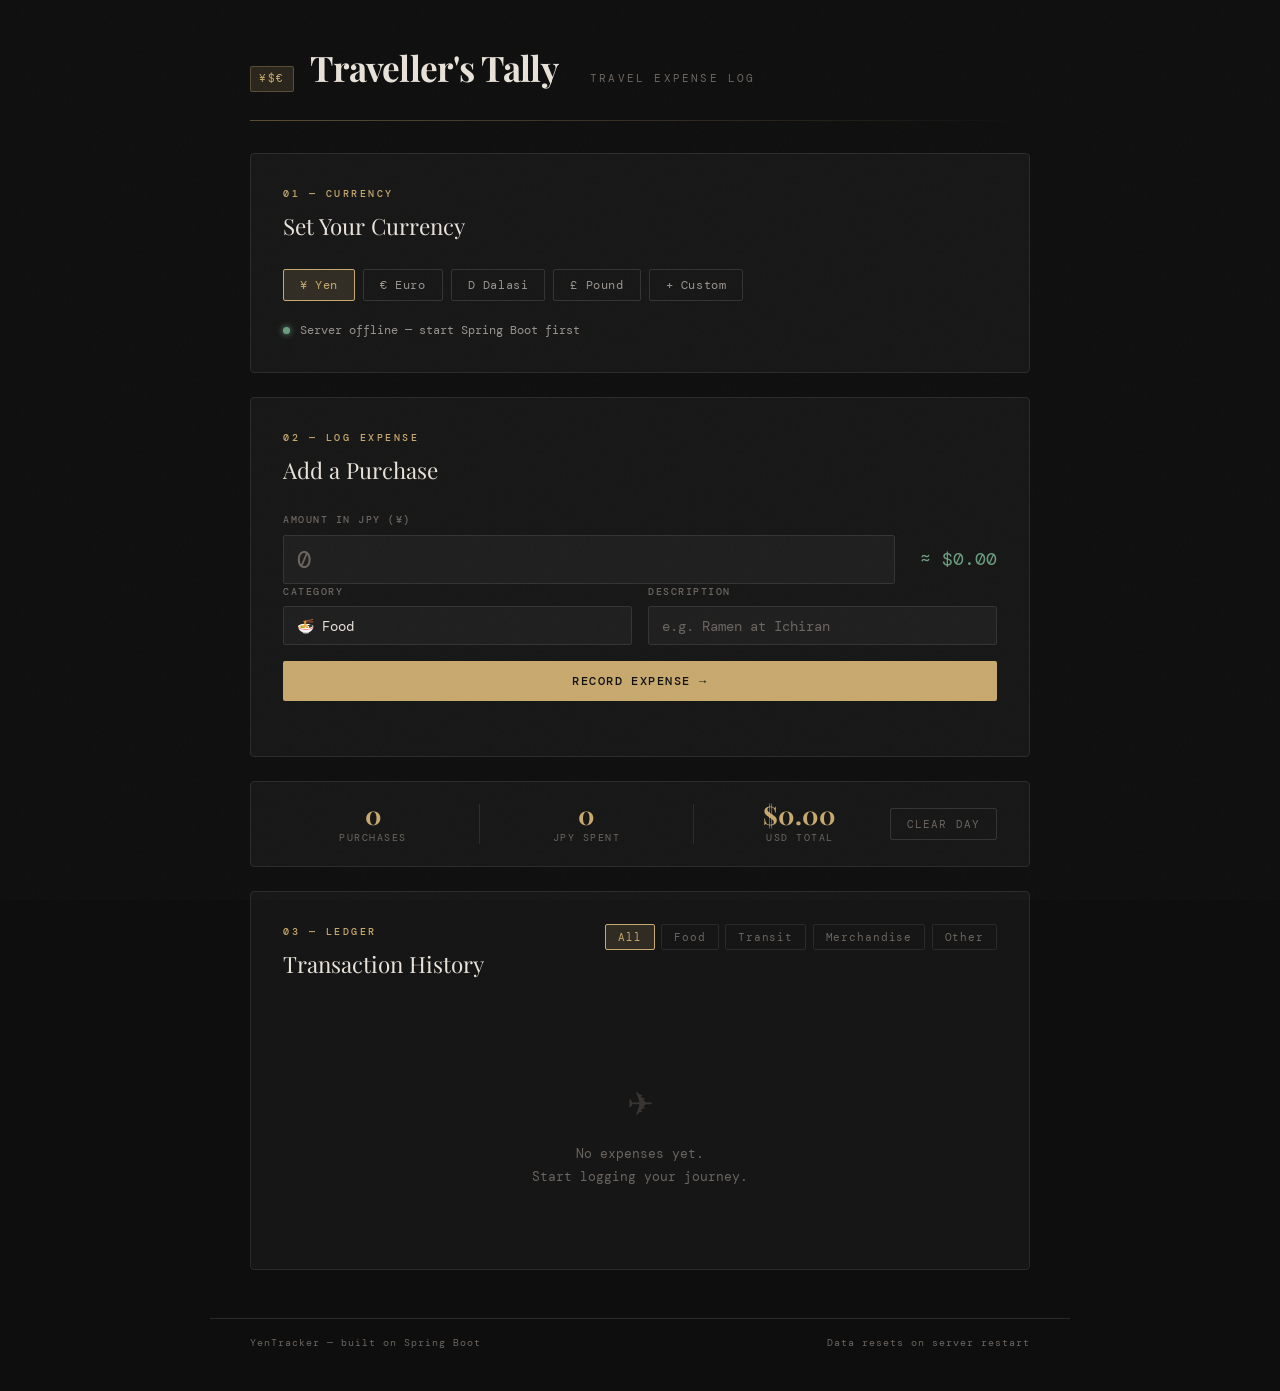
==== src/main/resources/static/index.html @ 56c9b60a "Initial commit" ====
<!DOCTYPE html>
<html lang="en">
<head>
  <meta charset="UTF-8" />
  <meta name="viewport" content="width=device-width, initial-scale=1.0" />
  <title>Traveller's Tally — Travel Expense Log</title>
  <link rel="preconnect" href="https://fonts.googleapis.com">
  <link href="https://fonts.googleapis.com/css2?family=Playfair+Display:ital,wght@0,400;0,700;1,400&family=DM+Mono:wght@300;400;500&display=swap" rel="stylesheet">
  <link rel="stylesheet" href="styles.css" />
</head>
<body>

  <div class="grain"></div>

  <header>
    <div class="header-inner">
      <div class="logo">
        <span class="logo-symbol">¥$€</span>
        <h1>Traveller's Tally</h1>
      </div>
      <p class="tagline">Travel Expense Log</p>
    </div>
    <div class="header-rule"></div>
  </header>

  <main>

    <!-- CURRENCY PANEL -->
    <section class="panel currency-panel">
      <div class="panel-label">01 — Currency</div>
      <h2>Set Your Currency</h2>

      <div class="presets">
        <button class="preset-btn active" data-name="JPY" data-symbol="¥" data-rate="0.0064">¥ Yen</button>
        <button class="preset-btn" data-name="EUR" data-symbol="€" data-rate="1.08">€ Euro</button>
        <button class="preset-btn" data-name="GMD" data-symbol="D" data-rate="0.014">D Dalasi</button>
        <button class="preset-btn" data-name="GBP" data-symbol="£" data-rate="1.27">£ Pound</button>
        <button class="preset-btn" data-name="custom" data-symbol="" data-rate="">+ Custom</button>
      </div>

      <div class="custom-fields" id="customFields">
        <div class="field-row">
          <div class="field">
            <label>Code</label>
            <input id="custCode" placeholder="e.g. HKD" maxlength="5" />
          </div>
          <div class="field">
            <label>Symbol</label>
            <input id="custSymbol" placeholder="e.g. $" maxlength="2" />
          </div>
          <div class="field">
            <label>Rate (1 unit → USD)</label>
            <input id="custRate" type="number" step="0.0001" placeholder="e.g. 0.13" />
          </div>
        </div>
        <button class="btn-primary" id="setCustomBtn">Apply Custom</button>
      </div>

      <div class="currency-status" id="currencyStatus">
        <span class="status-dot"></span>
        <span id="statusText">JPY — 1 ¥ = $0.0064</span>
      </div>
    </section>

    <!-- CONVERT + ADD PANEL -->
    <section class="panel add-panel">
      <div class="panel-label">02 — Log Expense</div>
      <h2>Add a Purchase</h2>

      <div class="field">
        <label>Amount <span id="currLabel">in JPY (¥)</span></label>
        <div class="amount-row">
          <input id="costInput" type="number" step="0.01" placeholder="0" />
          <div class="usd-preview" id="usdPreview">≈ $0.00</div>
        </div>
      </div>

      <div class="field-row">
        <div class="field">
          <label>Category</label>
          <select id="categorySelect">
            <option value="Food">🍜 Food</option>
            <option value="Transit">🚆 Transit</option>
            <option value="Merchandise">🛍 Merchandise</option>
            <option value="Lodging">🏨 Lodging</option>
            <option value="Entertainment">🎌 Entertainment</option>
            <option value="Other">📦 Other</option>
          </select>
        </div>
        <div class="field">
          <label>Description</label>
          <input id="descInput" placeholder="e.g. Ramen at Ichiran" />
        </div>
      </div>

      <button class="btn-primary" id="addBtn">Record Expense →</button>
      <div class="add-feedback" id="addFeedback"></div>
    </section>

    <!-- SUMMARY BAR -->
    <section class="summary-bar" id="summaryBar">
      <div class="summary-item">
        <span class="summary-num" id="sumTransactions">0</span>
        <span class="summary-label">purchases</span>
      </div>
      <div class="summary-divider"></div>
      <div class="summary-item">
        <span class="summary-num" id="sumForeign">0</span>
        <span class="summary-label" id="sumForeignLabel">JPY spent</span>
      </div>
      <div class="summary-divider"></div>
      <div class="summary-item">
        <span class="summary-num" id="sumUsd">$0.00</span>
        <span class="summary-label">USD total</span>
      </div>
      <button class="btn-ghost" id="clearBtn">Clear Day</button>
    </section>

    <!-- LEDGER -->
    <section class="panel ledger-panel">
      <div class="panel-header">
        <div>
          <div class="panel-label">03 — Ledger</div>
          <h2>Transaction History</h2>
        </div>
        <div class="filter-tabs" id="filterTabs">
          <button class="filter-tab active" data-filter="All">All</button>
          <button class="filter-tab" data-filter="Food">Food</button>
          <button class="filter-tab" data-filter="Transit">Transit</button>
          <button class="filter-tab" data-filter="Merchandise">Merchandise</button>
          <button class="filter-tab" data-filter="Other">Other</button>
        </div>
      </div>

      <div class="ledger" id="ledger">
        <div class="empty-state">
          <span class="empty-icon">✈</span>
          <p>No expenses yet.<br>Start logging your journey.</p>
        </div>
      </div>
    </section>

  </main>

  <footer>
    <span>YenTracker — built on Spring Boot</span>
    <span>Data resets on server restart</span>
  </footer>

  <script src="app.js"></script>
</body>
</html>
---- src/main/resources/static/styles.css ----
/* ── Variables ── */
:root {
  --bg: #0e0e0e;
  --surface: #161616;
  --surface2: #1e1e1e;
  --border: #2a2a2a;
  --border-light: #333;
  --text: #e8e2d9;
  --text-muted: #6b6560;
  --text-dim: #9a9490;
  --accent: #c8a96e;
  --accent-dim: rgba(200, 169, 110, 0.15);
  --accent-hover: #d9bc85;
  --danger: #c0504a;
  --green: #6a9e7f;
  --font-display: 'Playfair Display', Georgia, serif;
  --font-mono: 'DM Mono', 'Courier New', monospace;
}

/* ── Reset ── */
*, *::before, *::after { box-sizing: border-box; margin: 0; padding: 0; }

/* ── Base ── */
html { scroll-behavior: smooth; }

body {
  background: var(--bg);
  color: var(--text);
  font-family: var(--font-mono);
  font-size: 14px;
  line-height: 1.6;
  min-height: 100vh;
  position: relative;
}

/* ── Grain overlay ── */
.grain {
  position: fixed;
  inset: 0;
  pointer-events: none;
  z-index: 999;
  opacity: 0.035;
  background-image: url("data:image/svg+xml,%3Csvg viewBox='0 0 256 256' xmlns='http://www.w3.org/2000/svg'%3E%3Cfilter id='noise'%3E%3CfeTurbulence type='fractalNoise' baseFrequency='0.9' numOctaves='4' stitchTiles='stitch'/%3E%3C/filter%3E%3Crect width='100%25' height='100%25' filter='url(%23noise)'/%3E%3C/svg%3E");
  background-size: 200px 200px;
}

/* ── Header ── */
header {
  padding: 2.5rem 2.5rem 0;
  max-width: 860px;
  margin: 0 auto;
}

.header-inner {
  display: flex;
  align-items: baseline;
  gap: 2rem;
  margin-bottom: 1.5rem;
}

.logo {
  display: flex;
  align-items: baseline;
  gap: 1rem;
}

.logo-symbol {
  font-family: var(--font-mono);
  font-size: 11px;
  letter-spacing: 0.15em;
  color: var(--accent);
  background: var(--accent-dim);
  border: 1px solid rgba(200, 169, 110, 0.3);
  padding: 3px 8px;
  border-radius: 2px;
}

h1 {
  font-family: var(--font-display);
  font-size: 2.2rem;
  font-weight: 700;
  letter-spacing: -0.02em;
  color: var(--text);
}

.tagline {
  font-family: var(--font-mono);
  font-size: 11px;
  letter-spacing: 0.2em;
  text-transform: uppercase;
  color: var(--text-muted);
}

.header-rule {
  height: 1px;
  background: linear-gradient(to right, var(--accent), transparent);
  opacity: 0.4;
}

/* ── Main ── */
main {
  max-width: 860px;
  margin: 0 auto;
  padding: 2rem 2.5rem 3rem;
  display: flex;
  flex-direction: column;
  gap: 1.5rem;
}

/* ── Panels ── */
.panel {
  background: var(--surface);
  border: 1px solid var(--border);
  border-radius: 4px;
  padding: 2rem;
  position: relative;
  animation: fadeUp 0.4s ease both;
}

.panel:nth-child(2) { animation-delay: 0.1s; }
.panel:nth-child(3) { animation-delay: 0.15s; }
.panel:nth-child(4) { animation-delay: 0.2s; }

@keyframes fadeUp {
  from { opacity: 0; transform: translateY(12px); }
  to   { opacity: 1; transform: translateY(0); }
}

.panel-label {
  font-size: 10px;
  letter-spacing: 0.25em;
  text-transform: uppercase;
  color: var(--accent);
  margin-bottom: 0.4rem;
  font-weight: 500;
}

.panel h2 {
  font-family: var(--font-display);
  font-size: 1.4rem;
  font-weight: 400;
  color: var(--text);
  margin-bottom: 1.5rem;
}

/* ── Currency Presets ── */
.presets {
  display: flex;
  gap: 0.5rem;
  flex-wrap: wrap;
  margin-bottom: 1.25rem;
}

.preset-btn {
  font-family: var(--font-mono);
  font-size: 12px;
  letter-spacing: 0.05em;
  padding: 0.45rem 1rem;
  border: 1px solid var(--border-light);
  background: transparent;
  color: var(--text-dim);
  cursor: pointer;
  border-radius: 2px;
  transition: all 0.15s ease;
}

.preset-btn:hover {
  border-color: var(--accent);
  color: var(--accent);
}

.preset-btn.active {
  background: var(--accent-dim);
  border-color: var(--accent);
  color: var(--accent);
}

/* ── Custom Fields ── */
.custom-fields {
  display: none;
  flex-direction: column;
  gap: 1rem;
  margin-bottom: 1.25rem;
  padding: 1.25rem;
  background: var(--surface2);
  border: 1px solid var(--border);
  border-radius: 3px;
  animation: fadeIn 0.2s ease;
}

.custom-fields.visible { display: flex; }

@keyframes fadeIn {
  from { opacity: 0; } to { opacity: 1; }
}

/* ── Fields ── */
.field {
  display: flex;
  flex-direction: column;
  gap: 0.4rem;
  flex: 1;
}

.field-row {
  display: flex;
  gap: 1rem;
}

label {
  font-size: 10px;
  letter-spacing: 0.15em;
  text-transform: uppercase;
  color: var(--text-muted);
  font-weight: 500;
}

input, select {
  background: var(--surface2);
  border: 1px solid var(--border-light);
  color: var(--text);
  font-family: var(--font-mono);
  font-size: 14px;
  padding: 0.6rem 0.8rem;
  border-radius: 2px;
  outline: none;
  width: 100%;
  transition: border-color 0.15s ease;
  -webkit-appearance: none;
}

input::placeholder { color: var(--text-muted); }

input:focus, select:focus {
  border-color: var(--accent);
  background: #1a1a1a;
}

select option { background: var(--surface2); }

/* ── Amount Row ── */
.amount-row {
  display: flex;
  gap: 0.75rem;
  align-items: center;
}

.amount-row input { flex: 1; font-size: 1.5rem; padding: 0.5rem 0.8rem; }

.usd-preview {
  font-family: var(--font-mono);
  font-size: 1.1rem;
  color: var(--green);
  white-space: nowrap;
  min-width: 90px;
  text-align: right;
  transition: all 0.2s ease;
}

/* ── Currency Status ── */
.currency-status {
  display: flex;
  align-items: center;
  gap: 0.6rem;
  font-size: 12px;
  color: var(--text-dim);
  margin-top: 1rem;
}

.status-dot {
  width: 7px;
  height: 7px;
  border-radius: 50%;
  background: var(--green);
  box-shadow: 0 0 6px var(--green);
  flex-shrink: 0;
}

/* ── Buttons ── */
.btn-primary {
  font-family: var(--font-mono);
  font-size: 12px;
  letter-spacing: 0.12em;
  text-transform: uppercase;
  font-weight: 500;
  padding: 0.75rem 2rem;
  background: var(--accent);
  color: #0e0e0e;
  border: none;
  border-radius: 2px;
  cursor: pointer;
  transition: background 0.15s ease, transform 0.1s ease;
  margin-top: 1rem;
  width: 100%;
}

.btn-primary:hover { background: var(--accent-hover); }
.btn-primary:active { transform: scale(0.99); }

.btn-ghost {
  font-family: var(--font-mono);
  font-size: 11px;
  letter-spacing: 0.1em;
  text-transform: uppercase;
  padding: 0.5rem 1rem;
  background: transparent;
  border: 1px solid var(--border-light);
  color: var(--text-muted);
  border-radius: 2px;
  cursor: pointer;
  transition: all 0.15s ease;
}

.btn-ghost:hover { border-color: var(--danger); color: var(--danger); }

/* ── Add Feedback ── */
.add-feedback {
  font-size: 12px;
  color: var(--green);
  text-align: center;
  height: 1.2em;
  margin-top: 0.5rem;
  transition: opacity 0.3s ease;
}

/* ── Summary Bar ── */
.summary-bar {
  display: flex;
  align-items: center;
  gap: 0;
  background: var(--surface);
  border: 1px solid var(--border);
  border-radius: 4px;
  padding: 1.25rem 2rem;
  animation: fadeUp 0.4s 0.12s ease both;
}

.summary-item {
  display: flex;
  flex-direction: column;
  align-items: center;
  gap: 0.2rem;
  flex: 1;
}

.summary-num {
  font-family: var(--font-display);
  font-size: 1.6rem;
  font-weight: 700;
  color: var(--accent);
  line-height: 1;
}

.summary-label {
  font-size: 10px;
  letter-spacing: 0.15em;
  text-transform: uppercase;
  color: var(--text-muted);
}

.summary-divider {
  width: 1px;
  height: 40px;
  background: var(--border);
  margin: 0 1rem;
}

/* ── Ledger Panel ── */
.panel-header {
  display: flex;
  justify-content: space-between;
  align-items: flex-start;
  margin-bottom: 1.5rem;
  flex-wrap: wrap;
  gap: 1rem;
}

.filter-tabs {
  display: flex;
  gap: 0.4rem;
  flex-wrap: wrap;
}

.filter-tab {
  font-family: var(--font-mono);
  font-size: 11px;
  letter-spacing: 0.08em;
  padding: 0.3rem 0.75rem;
  background: transparent;
  border: 1px solid var(--border);
  color: var(--text-muted);
  cursor: pointer;
  border-radius: 2px;
  transition: all 0.15s ease;
}

.filter-tab:hover { border-color: var(--border-light); color: var(--text-dim); }
.filter-tab.active { border-color: var(--accent); color: var(--accent); background: var(--accent-dim); }

/* ── Ledger entries ── */
.ledger { display: flex; flex-direction: column; gap: 0; }

.entry {
  display: grid;
  grid-template-columns: auto 1fr auto auto;
  align-items: center;
  gap: 1rem;
  padding: 0.9rem 0;
  border-bottom: 1px solid var(--border);
  animation: slideIn 0.25s ease both;
}

@keyframes slideIn {
  from { opacity: 0; transform: translateX(-8px); }
  to   { opacity: 1; transform: translateX(0); }
}

.entry:last-child { border-bottom: none; }

.entry-cat {
  font-size: 10px;
  letter-spacing: 0.1em;
  text-transform: uppercase;
  color: var(--text-muted);
  background: var(--surface2);
  border: 1px solid var(--border);
  padding: 2px 7px;
  border-radius: 2px;
  white-space: nowrap;
}

.entry-desc {
  font-family: var(--font-display);
  font-style: italic;
  font-size: 0.95rem;
  color: var(--text);
  overflow: hidden;
  text-overflow: ellipsis;
  white-space: nowrap;
}

.entry-desc.no-desc { font-family: var(--font-mono); font-style: normal; color: var(--text-muted); }

.entry-foreign {
  font-size: 13px;
  color: var(--text-dim);
  text-align: right;
  white-space: nowrap;
}

.entry-usd {
  font-family: var(--font-mono);
  font-weight: 500;
  color: var(--green);
  text-align: right;
  white-space: nowrap;
}

/* ── Empty State ── */
.empty-state {
  text-align: center;
  padding: 3rem 0;
  color: var(--text-muted);
}

.empty-icon {
  display: block;
  font-size: 2rem;
  margin-bottom: 0.75rem;
  opacity: 0.4;
}

.empty-state p { font-size: 13px; line-height: 1.8; }

/* ── Footer ── */
footer {
  max-width: 860px;
  margin: 0 auto;
  padding: 1rem 2.5rem 2.5rem;
  display: flex;
  justify-content: space-between;
  font-size: 10px;
  letter-spacing: 0.1em;
  color: var(--text-muted);
  border-top: 1px solid var(--border);
}

/* ── Responsive ── */
@media (max-width: 600px) {
  header, main, footer { padding-left: 1.25rem; padding-right: 1.25rem; }
  .field-row { flex-direction: column; }
  .amount-row { flex-direction: column; align-items: stretch; }
  .usd-preview { text-align: left; }
  .summary-bar { flex-wrap: wrap; gap: 1rem; }
  .summary-divider { display: none; }
  .panel-header { flex-direction: column; }
  h1 { font-size: 1.7rem; }
  .entry { grid-template-columns: auto 1fr; }
  .entry-foreign { display: none; }
}
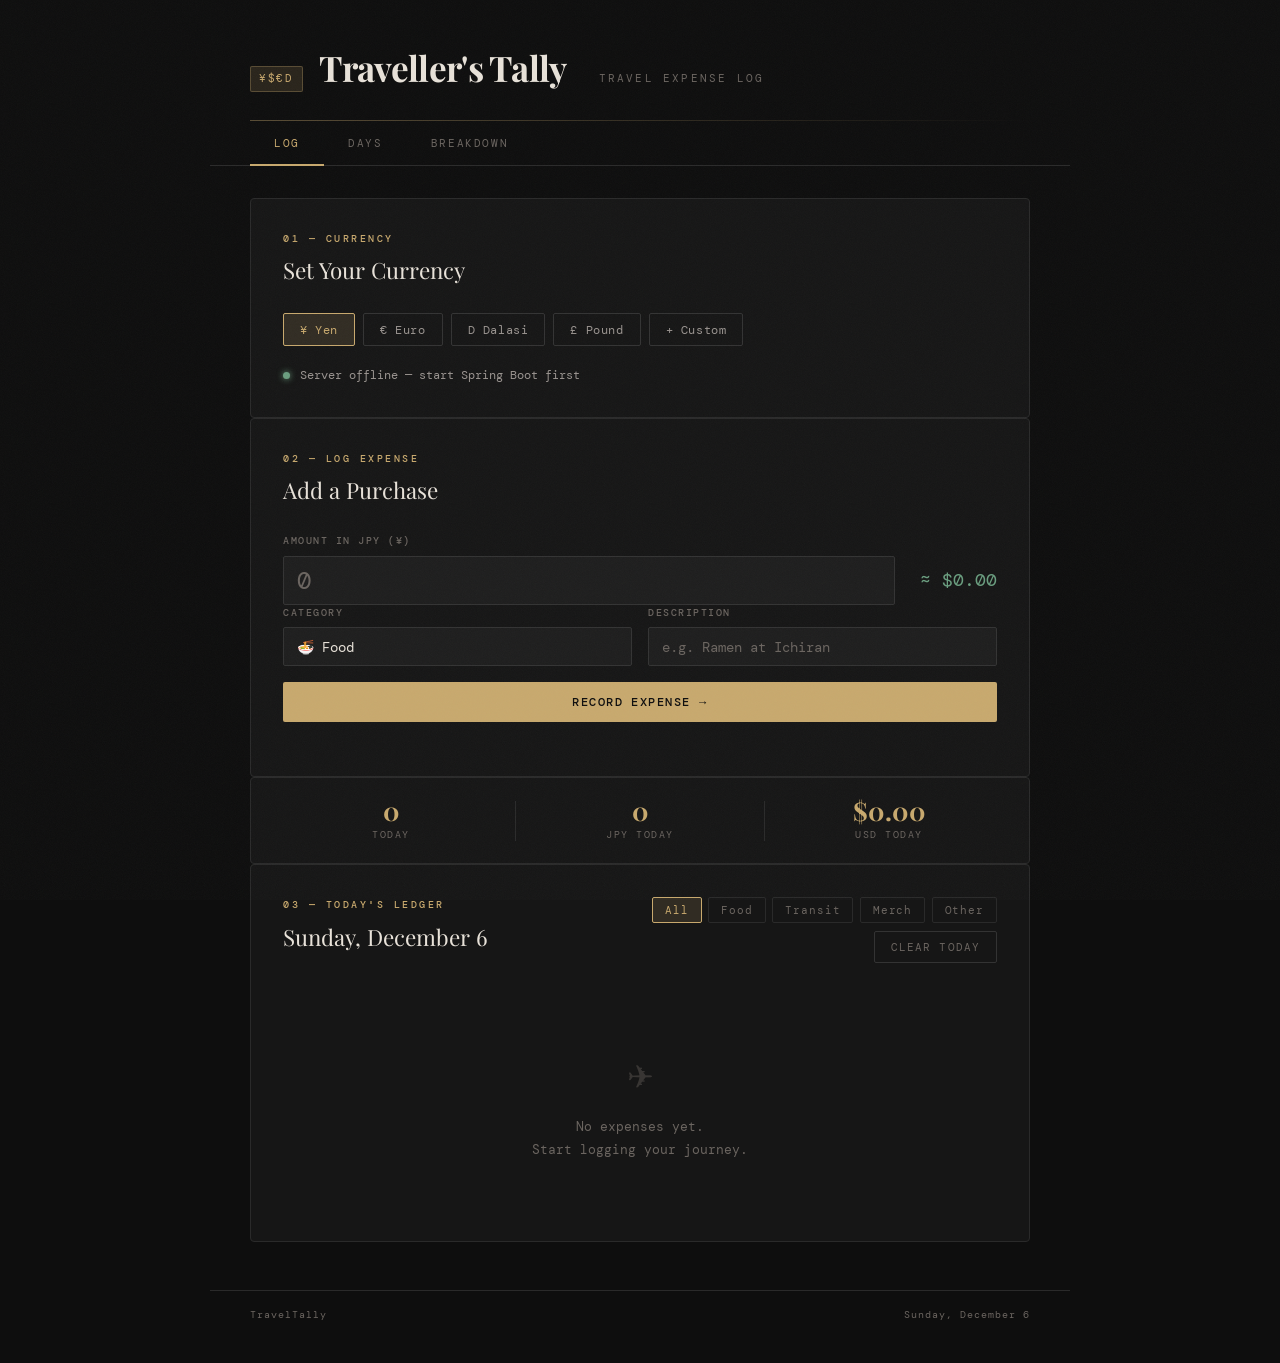
==== commit e256276e: "Add days history and category breakdown" ====
--- a/src/main/resources/static/index.html
+++ b/src/main/resources/static/index.html
@@ -3,7 +3,7 @@
 <head>
   <meta charset="UTF-8" />
   <meta name="viewport" content="width=device-width, initial-scale=1.0" />
-  <title>Traveller's Tally — Travel Expense Log</title>
+  <title>Traveller's Tally</title>
   <link rel="preconnect" href="https://fonts.googleapis.com">
   <link href="https://fonts.googleapis.com/css2?family=Playfair+Display:ital,wght@0,400;0,700;1,400&family=DM+Mono:wght@300;400;500&display=swap" rel="stylesheet">
   <link rel="stylesheet" href="styles.css" />
@@ -15,7 +15,7 @@
   <header>
     <div class="header-inner">
       <div class="logo">
-        <span class="logo-symbol">¥$€</span>
+        <span class="logo-symbol">¥$€D</span>
         <h1>Traveller's Tally</h1>
       </div>
       <p class="tagline">Travel Expense Log</p>
@@ -23,130 +23,199 @@
     <div class="header-rule"></div>
   </header>
 
+  <!-- NAV TABS -->
+  <nav class="main-nav">
+    <button class="nav-tab active" data-view="log">Log</button>
+    <button class="nav-tab" data-view="days">Days</button>
+    <button class="nav-tab" data-view="charts">Breakdown</button>
+  </nav>
+
   <main>
 
-    <!-- CURRENCY PANEL -->
-    <section class="panel currency-panel">
-      <div class="panel-label">01 — Currency</div>
-      <h2>Set Your Currency</h2>
-
-      <div class="presets">
-        <button class="preset-btn active" data-name="JPY" data-symbol="¥" data-rate="0.0064">¥ Yen</button>
-        <button class="preset-btn" data-name="EUR" data-symbol="€" data-rate="1.08">€ Euro</button>
-        <button class="preset-btn" data-name="GMD" data-symbol="D" data-rate="0.014">D Dalasi</button>
-        <button class="preset-btn" data-name="GBP" data-symbol="£" data-rate="1.27">£ Pound</button>
-        <button class="preset-btn" data-name="custom" data-symbol="" data-rate="">+ Custom</button>
-      </div>
-
-      <div class="custom-fields" id="customFields">
+    <!-- ═══ VIEW: LOG ═══ -->
+    <div class="view active" id="view-log">
+
+      <section class="panel currency-panel">
+        <div class="panel-label">01 — Currency</div>
+        <h2>Set Your Currency</h2>
+        <div class="presets">
+          <button class="preset-btn active" data-name="JPY" data-symbol="¥" data-rate="0.0064">¥ Yen</button>
+          <button class="preset-btn" data-name="EUR" data-symbol="€" data-rate="1.08">€ Euro</button>
+          <button class="preset-btn" data-name="GMD" data-symbol="D" data-rate="0.014">D Dalasi</button>
+          <button class="preset-btn" data-name="GBP" data-symbol="£" data-rate="1.27">£ Pound</button>
+          <button class="preset-btn" data-name="custom" data-symbol="" data-rate="">+ Custom</button>
+        </div>
+        <div class="custom-fields" id="customFields">
+          <div class="field-row">
+            <div class="field">
+              <label>Code</label>
+              <input id="custCode" placeholder="e.g. HKD" maxlength="5" />
+            </div>
+            <div class="field">
+              <label>Symbol</label>
+              <input id="custSymbol" placeholder="e.g. $" maxlength="2" />
+            </div>
+            <div class="field">
+              <label>Rate (1 unit → USD)</label>
+              <input id="custRate" type="number" step="0.0001" placeholder="e.g. 0.13" />
+            </div>
+          </div>
+          <button class="btn-primary" id="setCustomBtn">Apply Custom</button>
+        </div>
+        <div class="currency-status">
+          <span class="status-dot"></span>
+          <span id="statusText">JPY — 1 ¥ = $0.0064</span>
+        </div>
+      </section>
+
+      <section class="panel add-panel">
+        <div class="panel-label">02 — Log Expense</div>
+        <h2>Add a Purchase</h2>
+        <div class="field">
+          <label>Amount <span id="currLabel">in JPY (¥)</span></label>
+          <div class="amount-row">
+            <input id="costInput" type="number" step="0.01" placeholder="0" />
+            <div class="usd-preview" id="usdPreview">≈ $0.00</div>
+          </div>
+        </div>
         <div class="field-row">
           <div class="field">
-            <label>Code</label>
-            <input id="custCode" placeholder="e.g. HKD" maxlength="5" />
+            <label>Category</label>
+            <select id="categorySelect">
+              <option value="Food">🍜 Food</option>
+              <option value="Transit">🚆 Transit</option>
+              <option value="Merchandise">🛍 Merchandise</option>
+              <option value="Lodging">🏨 Lodging</option>
+              <option value="Entertainment">🎌 Entertainment</option>
+              <option value="Other">📦 Other</option>
+            </select>
           </div>
           <div class="field">
-            <label>Symbol</label>
-            <input id="custSymbol" placeholder="e.g. $" maxlength="2" />
-          </div>
-          <div class="field">
-            <label>Rate (1 unit → USD)</label>
-            <input id="custRate" type="number" step="0.0001" placeholder="e.g. 0.13" />
-          </div>
-        </div>
-        <button class="btn-primary" id="setCustomBtn">Apply Custom</button>
-      </div>
-
-      <div class="currency-status" id="currencyStatus">
-        <span class="status-dot"></span>
-        <span id="statusText">JPY — 1 ¥ = $0.0064</span>
-      </div>
-    </section>
-
-    <!-- CONVERT + ADD PANEL -->
-    <section class="panel add-panel">
-      <div class="panel-label">02 — Log Expense</div>
-      <h2>Add a Purchase</h2>
-
-      <div class="field">
-        <label>Amount <span id="currLabel">in JPY (¥)</span></label>
-        <div class="amount-row">
-          <input id="costInput" type="number" step="0.01" placeholder="0" />
-          <div class="usd-preview" id="usdPreview">≈ $0.00</div>
-        </div>
-      </div>
-
-      <div class="field-row">
-        <div class="field">
-          <label>Category</label>
-          <select id="categorySelect">
-            <option value="Food">🍜 Food</option>
-            <option value="Transit">🚆 Transit</option>
-            <option value="Merchandise">🛍 Merchandise</option>
-            <option value="Lodging">🏨 Lodging</option>
-            <option value="Entertainment">🎌 Entertainment</option>
-            <option value="Other">📦 Other</option>
-          </select>
-        </div>
-        <div class="field">
-          <label>Description</label>
-          <input id="descInput" placeholder="e.g. Ramen at Ichiran" />
-        </div>
-      </div>
-
-      <button class="btn-primary" id="addBtn">Record Expense →</button>
-      <div class="add-feedback" id="addFeedback"></div>
-    </section>
-
-    <!-- SUMMARY BAR -->
-    <section class="summary-bar" id="summaryBar">
-      <div class="summary-item">
-        <span class="summary-num" id="sumTransactions">0</span>
-        <span class="summary-label">purchases</span>
-      </div>
-      <div class="summary-divider"></div>
-      <div class="summary-item">
-        <span class="summary-num" id="sumForeign">0</span>
-        <span class="summary-label" id="sumForeignLabel">JPY spent</span>
-      </div>
-      <div class="summary-divider"></div>
-      <div class="summary-item">
-        <span class="summary-num" id="sumUsd">$0.00</span>
-        <span class="summary-label">USD total</span>
-      </div>
-      <button class="btn-ghost" id="clearBtn">Clear Day</button>
-    </section>
-
-    <!-- LEDGER -->
-    <section class="panel ledger-panel">
-      <div class="panel-header">
-        <div>
-          <div class="panel-label">03 — Ledger</div>
-          <h2>Transaction History</h2>
-        </div>
-        <div class="filter-tabs" id="filterTabs">
-          <button class="filter-tab active" data-filter="All">All</button>
-          <button class="filter-tab" data-filter="Food">Food</button>
-          <button class="filter-tab" data-filter="Transit">Transit</button>
-          <button class="filter-tab" data-filter="Merchandise">Merchandise</button>
-          <button class="filter-tab" data-filter="Other">Other</button>
-        </div>
-      </div>
-
-      <div class="ledger" id="ledger">
-        <div class="empty-state">
-          <span class="empty-icon">✈</span>
-          <p>No expenses yet.<br>Start logging your journey.</p>
-        </div>
-      </div>
-    </section>
+            <label>Description</label>
+            <input id="descInput" placeholder="e.g. Ramen at Ichiran" />
+          </div>
+        </div>
+        <button class="btn-primary" id="addBtn">Record Expense →</button>
+        <div class="add-feedback" id="addFeedback"></div>
+      </section>
+
+      <!-- Today summary -->
+      <section class="summary-bar" id="summaryBar">
+        <div class="summary-item">
+          <span class="summary-num" id="sumTransactions">0</span>
+          <span class="summary-label">today</span>
+        </div>
+        <div class="summary-divider"></div>
+        <div class="summary-item">
+          <span class="summary-num" id="sumForeign">0</span>
+          <span class="summary-label" id="sumForeignLabel">JPY today</span>
+        </div>
+        <div class="summary-divider"></div>
+        <div class="summary-item">
+          <span class="summary-num" id="sumUsd">$0.00</span>
+          <span class="summary-label">USD today</span>
+        </div>
+      </section>
+
+      <!-- Today's ledger -->
+      <section class="panel ledger-panel">
+        <div class="panel-header">
+          <div>
+            <div class="panel-label">03 — Today's Ledger</div>
+            <h2 id="ledgerDate">Today</h2>
+          </div>
+          <div class="panel-actions">
+            <div class="filter-tabs" id="filterTabs">
+              <button class="filter-tab active" data-filter="All">All</button>
+              <button class="filter-tab" data-filter="Food">Food</button>
+              <button class="filter-tab" data-filter="Transit">Transit</button>
+              <button class="filter-tab" data-filter="Merchandise">Merch</button>
+              <button class="filter-tab" data-filter="Other">Other</button>
+            </div>
+            <button class="btn-ghost" id="clearBtn">Clear Today</button>
+          </div>
+        </div>
+        <div class="ledger" id="ledger">
+          <div class="empty-state">
+            <span class="empty-icon">✈</span>
+            <p>No expenses yet.<br>Start logging your journey.</p>
+          </div>
+        </div>
+      </section>
+
+    </div>
+
+    <!-- ═══ VIEW: DAYS ═══ -->
+    <div class="view" id="view-days">
+      <section class="panel">
+        <div class="panel-label">Trip History</div>
+        <h2>Days</h2>
+        <div id="daysList" class="days-list">
+          <div class="empty-state"><span class="empty-icon">📅</span><p>No days recorded yet.</p></div>
+        </div>
+      </section>
+
+      <!-- Expanded day detail -->
+      <section class="panel" id="dayDetail" style="display:none">
+        <div class="panel-header">
+          <div>
+            <div class="panel-label">Day Detail</div>
+            <h2 id="dayDetailDate">—</h2>
+          </div>
+          <button class="btn-ghost" id="backToDays">← Back</button>
+        </div>
+        <div class="ledger" id="dayDetailLedger"></div>
+      </section>
+    </div>
+
+    <!-- ═══ VIEW: CHARTS ═══ -->
+    <div class="view" id="view-charts">
+      <section class="panel">
+        <div class="panel-label">Spending Breakdown</div>
+        <h2>By Category</h2>
+
+        <div class="chart-scope">
+          <button class="scope-btn active" data-scope="today">Today</button>
+          <button class="scope-btn" data-scope="all">All Time</button>
+        </div>
+
+        <div id="categoryChart" class="category-chart">
+          <div class="empty-state"><span class="empty-icon">📊</span><p>No data yet.</p></div>
+        </div>
+
+        <div class="chart-totals" id="chartTotals"></div>
+      </section>
+
+      <!-- All-time summary -->
+      <section class="panel">
+        <div class="panel-label">All Time</div>
+        <h2>Trip Total</h2>
+        <div class="summary-bar" style="margin-top:0; border:none; padding: 0.5rem 0;">
+          <div class="summary-item">
+            <span class="summary-num" id="allTransactions">0</span>
+            <span class="summary-label">purchases</span>
+          </div>
+          <div class="summary-divider"></div>
+          <div class="summary-item">
+            <span class="summary-num" id="allUsd">$0.00</span>
+            <span class="summary-label">USD total</span>
+          </div>
+          <div class="summary-divider"></div>
+          <div class="summary-item">
+            <span class="summary-num" id="allDays">0</span>
+            <span class="summary-label">days</span>
+          </div>
+        </div>
+      </section>
+    </div>
 
   </main>
 
   <footer>
-    <span>YenTracker — built on Spring Boot</span>
-    <span>Data resets on server restart</span>
+    <span>TravelTally</span>
+    <span id="footerDate"></span>
   </footer>
 
   <script src="app.js"></script>
 </body>
-</html>
+</html>
--- a/src/main/resources/static/styles.css
+++ b/src/main/resources/static/styles.css
@@ -17,10 +17,7 @@
   --font-mono: 'DM Mono', 'Courier New', monospace;
 }
 
-/* ── Reset ── */
 *, *::before, *::after { box-sizing: border-box; margin: 0; padding: 0; }
-
-/* ── Base ── */
 html { scroll-behavior: smooth; }
 
 body {
@@ -30,464 +27,217 @@
   font-size: 14px;
   line-height: 1.6;
   min-height: 100vh;
-  position: relative;
-}
-
-/* ── Grain overlay ── */
+}
+
 .grain {
-  position: fixed;
-  inset: 0;
-  pointer-events: none;
-  z-index: 999;
-  opacity: 0.035;
+  position: fixed; inset: 0; pointer-events: none; z-index: 999; opacity: 0.035;
   background-image: url("data:image/svg+xml,%3Csvg viewBox='0 0 256 256' xmlns='http://www.w3.org/2000/svg'%3E%3Cfilter id='noise'%3E%3CfeTurbulence type='fractalNoise' baseFrequency='0.9' numOctaves='4' stitchTiles='stitch'/%3E%3C/filter%3E%3Crect width='100%25' height='100%25' filter='url(%23noise)'/%3E%3C/svg%3E");
   background-size: 200px 200px;
 }
 
 /* ── Header ── */
-header {
-  padding: 2.5rem 2.5rem 0;
-  max-width: 860px;
-  margin: 0 auto;
-}
-
-.header-inner {
-  display: flex;
-  align-items: baseline;
-  gap: 2rem;
-  margin-bottom: 1.5rem;
-}
-
-.logo {
-  display: flex;
-  align-items: baseline;
-  gap: 1rem;
-}
-
+header { padding: 2.5rem 2.5rem 0; max-width: 860px; margin: 0 auto; }
+.header-inner { display: flex; align-items: baseline; gap: 2rem; margin-bottom: 1.5rem; }
+.logo { display: flex; align-items: baseline; gap: 1rem; }
 .logo-symbol {
-  font-family: var(--font-mono);
-  font-size: 11px;
-  letter-spacing: 0.15em;
-  color: var(--accent);
-  background: var(--accent-dim);
-  border: 1px solid rgba(200, 169, 110, 0.3);
-  padding: 3px 8px;
-  border-radius: 2px;
-}
-
-h1 {
-  font-family: var(--font-display);
-  font-size: 2.2rem;
-  font-weight: 700;
-  letter-spacing: -0.02em;
-  color: var(--text);
-}
-
-.tagline {
-  font-family: var(--font-mono);
-  font-size: 11px;
-  letter-spacing: 0.2em;
-  text-transform: uppercase;
-  color: var(--text-muted);
-}
-
-.header-rule {
-  height: 1px;
-  background: linear-gradient(to right, var(--accent), transparent);
-  opacity: 0.4;
-}
+  font-family: var(--font-mono); font-size: 11px; letter-spacing: 0.15em;
+  color: var(--accent); background: var(--accent-dim);
+  border: 1px solid rgba(200,169,110,0.3); padding: 3px 8px; border-radius: 2px;
+}
+h1 { font-family: var(--font-display); font-size: 2.2rem; font-weight: 700; letter-spacing: -0.02em; }
+.tagline { font-size: 11px; letter-spacing: 0.2em; text-transform: uppercase; color: var(--text-muted); }
+.header-rule { height: 1px; background: linear-gradient(to right, var(--accent), transparent); opacity: 0.4; }
+
+/* ── Nav ── */
+.main-nav {
+  max-width: 860px; margin: 0 auto;
+  display: flex; gap: 0;
+  border-bottom: 1px solid var(--border);
+  padding: 0 2.5rem;
+}
+
+.nav-tab {
+  font-family: var(--font-mono); font-size: 11px; letter-spacing: 0.15em;
+  text-transform: uppercase; padding: 0.9rem 1.5rem;
+  background: transparent; border: none; border-bottom: 2px solid transparent;
+  color: var(--text-muted); cursor: pointer;
+  transition: all 0.15s ease; margin-bottom: -1px;
+}
+.nav-tab:hover { color: var(--text-dim); }
+.nav-tab.active { color: var(--accent); border-bottom-color: var(--accent); }
+
+/* ── Views ── */
+.view { display: none; }
+.view.active { display: block; }
 
 /* ── Main ── */
-main {
-  max-width: 860px;
-  margin: 0 auto;
-  padding: 2rem 2.5rem 3rem;
-  display: flex;
-  flex-direction: column;
-  gap: 1.5rem;
-}
+main { max-width: 860px; margin: 0 auto; padding: 2rem 2.5rem 3rem; display: flex; flex-direction: column; gap: 1.5rem; }
 
 /* ── Panels ── */
 .panel {
-  background: var(--surface);
-  border: 1px solid var(--border);
-  border-radius: 4px;
-  padding: 2rem;
-  position: relative;
+  background: var(--surface); border: 1px solid var(--border);
+  border-radius: 4px; padding: 2rem; position: relative;
   animation: fadeUp 0.4s ease both;
 }
-
-.panel:nth-child(2) { animation-delay: 0.1s; }
-.panel:nth-child(3) { animation-delay: 0.15s; }
-.panel:nth-child(4) { animation-delay: 0.2s; }
-
-@keyframes fadeUp {
-  from { opacity: 0; transform: translateY(12px); }
-  to   { opacity: 1; transform: translateY(0); }
-}
-
-.panel-label {
-  font-size: 10px;
-  letter-spacing: 0.25em;
-  text-transform: uppercase;
-  color: var(--accent);
-  margin-bottom: 0.4rem;
-  font-weight: 500;
-}
-
-.panel h2 {
-  font-family: var(--font-display);
-  font-size: 1.4rem;
-  font-weight: 400;
-  color: var(--text);
-  margin-bottom: 1.5rem;
-}
-
-/* ── Currency Presets ── */
-.presets {
-  display: flex;
-  gap: 0.5rem;
-  flex-wrap: wrap;
-  margin-bottom: 1.25rem;
-}
-
+@keyframes fadeUp { from { opacity:0; transform:translateY(12px); } to { opacity:1; transform:translateY(0); } }
+
+.panel-label { font-size: 10px; letter-spacing: 0.25em; text-transform: uppercase; color: var(--accent); margin-bottom: 0.4rem; font-weight: 500; }
+.panel h2 { font-family: var(--font-display); font-size: 1.4rem; font-weight: 400; color: var(--text); margin-bottom: 1.5rem; }
+
+/* ── Presets ── */
+.presets { display: flex; gap: 0.5rem; flex-wrap: wrap; margin-bottom: 1.25rem; }
 .preset-btn {
-  font-family: var(--font-mono);
-  font-size: 12px;
-  letter-spacing: 0.05em;
-  padding: 0.45rem 1rem;
-  border: 1px solid var(--border-light);
-  background: transparent;
-  color: var(--text-dim);
-  cursor: pointer;
-  border-radius: 2px;
-  transition: all 0.15s ease;
-}
-
-.preset-btn:hover {
-  border-color: var(--accent);
-  color: var(--accent);
-}
-
-.preset-btn.active {
-  background: var(--accent-dim);
-  border-color: var(--accent);
-  color: var(--accent);
-}
+  font-family: var(--font-mono); font-size: 12px; letter-spacing: 0.05em;
+  padding: 0.45rem 1rem; border: 1px solid var(--border-light);
+  background: transparent; color: var(--text-dim); cursor: pointer;
+  border-radius: 2px; transition: all 0.15s ease;
+}
+.preset-btn:hover { border-color: var(--accent); color: var(--accent); }
+.preset-btn.active { background: var(--accent-dim); border-color: var(--accent); color: var(--accent); }
 
 /* ── Custom Fields ── */
-.custom-fields {
-  display: none;
-  flex-direction: column;
-  gap: 1rem;
-  margin-bottom: 1.25rem;
-  padding: 1.25rem;
-  background: var(--surface2);
-  border: 1px solid var(--border);
-  border-radius: 3px;
-  animation: fadeIn 0.2s ease;
-}
-
+.custom-fields { display: none; flex-direction: column; gap: 1rem; margin-bottom: 1.25rem; padding: 1.25rem; background: var(--surface2); border: 1px solid var(--border); border-radius: 3px; }
 .custom-fields.visible { display: flex; }
 
-@keyframes fadeIn {
-  from { opacity: 0; } to { opacity: 1; }
-}
-
 /* ── Fields ── */
-.field {
-  display: flex;
-  flex-direction: column;
-  gap: 0.4rem;
-  flex: 1;
-}
-
-.field-row {
-  display: flex;
-  gap: 1rem;
-}
-
-label {
-  font-size: 10px;
-  letter-spacing: 0.15em;
-  text-transform: uppercase;
-  color: var(--text-muted);
-  font-weight: 500;
-}
-
+.field { display: flex; flex-direction: column; gap: 0.4rem; flex: 1; }
+.field-row { display: flex; gap: 1rem; }
+label { font-size: 10px; letter-spacing: 0.15em; text-transform: uppercase; color: var(--text-muted); font-weight: 500; }
 input, select {
-  background: var(--surface2);
-  border: 1px solid var(--border-light);
-  color: var(--text);
-  font-family: var(--font-mono);
-  font-size: 14px;
-  padding: 0.6rem 0.8rem;
-  border-radius: 2px;
-  outline: none;
-  width: 100%;
-  transition: border-color 0.15s ease;
-  -webkit-appearance: none;
-}
-
+  background: var(--surface2); border: 1px solid var(--border-light);
+  color: var(--text); font-family: var(--font-mono); font-size: 14px;
+  padding: 0.6rem 0.8rem; border-radius: 2px; outline: none; width: 100%;
+  transition: border-color 0.15s ease; -webkit-appearance: none;
+}
 input::placeholder { color: var(--text-muted); }
-
-input:focus, select:focus {
-  border-color: var(--accent);
-  background: #1a1a1a;
-}
-
+input:focus, select:focus { border-color: var(--accent); background: #1a1a1a; }
 select option { background: var(--surface2); }
 
-/* ── Amount Row ── */
-.amount-row {
-  display: flex;
-  gap: 0.75rem;
-  align-items: center;
-}
-
+.amount-row { display: flex; gap: 0.75rem; align-items: center; }
 .amount-row input { flex: 1; font-size: 1.5rem; padding: 0.5rem 0.8rem; }
-
-.usd-preview {
-  font-family: var(--font-mono);
-  font-size: 1.1rem;
-  color: var(--green);
-  white-space: nowrap;
-  min-width: 90px;
-  text-align: right;
-  transition: all 0.2s ease;
-}
-
-/* ── Currency Status ── */
-.currency-status {
-  display: flex;
-  align-items: center;
-  gap: 0.6rem;
-  font-size: 12px;
-  color: var(--text-dim);
-  margin-top: 1rem;
-}
-
-.status-dot {
-  width: 7px;
-  height: 7px;
-  border-radius: 50%;
-  background: var(--green);
-  box-shadow: 0 0 6px var(--green);
-  flex-shrink: 0;
-}
+.usd-preview { font-size: 1.1rem; color: var(--green); white-space: nowrap; min-width: 90px; text-align: right; transition: all 0.2s ease; }
+
+/* ── Status ── */
+.currency-status { display: flex; align-items: center; gap: 0.6rem; font-size: 12px; color: var(--text-dim); margin-top: 1rem; }
+.status-dot { width: 7px; height: 7px; border-radius: 50%; background: var(--green); box-shadow: 0 0 6px var(--green); flex-shrink: 0; }
 
 /* ── Buttons ── */
 .btn-primary {
-  font-family: var(--font-mono);
-  font-size: 12px;
-  letter-spacing: 0.12em;
-  text-transform: uppercase;
-  font-weight: 500;
-  padding: 0.75rem 2rem;
-  background: var(--accent);
-  color: #0e0e0e;
-  border: none;
-  border-radius: 2px;
-  cursor: pointer;
-  transition: background 0.15s ease, transform 0.1s ease;
-  margin-top: 1rem;
-  width: 100%;
-}
-
+  font-family: var(--font-mono); font-size: 12px; letter-spacing: 0.12em;
+  text-transform: uppercase; font-weight: 500; padding: 0.75rem 2rem;
+  background: var(--accent); color: #0e0e0e; border: none; border-radius: 2px;
+  cursor: pointer; transition: background 0.15s ease, transform 0.1s ease;
+  margin-top: 1rem; width: 100%;
+}
 .btn-primary:hover { background: var(--accent-hover); }
 .btn-primary:active { transform: scale(0.99); }
 
 .btn-ghost {
-  font-family: var(--font-mono);
-  font-size: 11px;
-  letter-spacing: 0.1em;
-  text-transform: uppercase;
-  padding: 0.5rem 1rem;
-  background: transparent;
-  border: 1px solid var(--border-light);
-  color: var(--text-muted);
-  border-radius: 2px;
-  cursor: pointer;
-  transition: all 0.15s ease;
-}
-
+  font-family: var(--font-mono); font-size: 11px; letter-spacing: 0.1em;
+  text-transform: uppercase; padding: 0.5rem 1rem;
+  background: transparent; border: 1px solid var(--border-light);
+  color: var(--text-muted); border-radius: 2px; cursor: pointer; transition: all 0.15s ease;
+}
 .btn-ghost:hover { border-color: var(--danger); color: var(--danger); }
 
-/* ── Add Feedback ── */
-.add-feedback {
-  font-size: 12px;
-  color: var(--green);
-  text-align: center;
-  height: 1.2em;
-  margin-top: 0.5rem;
-  transition: opacity 0.3s ease;
-}
+.add-feedback { font-size: 12px; color: var(--green); text-align: center; height: 1.2em; margin-top: 0.5rem; transition: opacity 0.3s ease; }
 
 /* ── Summary Bar ── */
 .summary-bar {
-  display: flex;
-  align-items: center;
-  gap: 0;
-  background: var(--surface);
-  border: 1px solid var(--border);
-  border-radius: 4px;
-  padding: 1.25rem 2rem;
+  display: flex; align-items: center;
+  background: var(--surface); border: 1px solid var(--border);
+  border-radius: 4px; padding: 1.25rem 2rem;
   animation: fadeUp 0.4s 0.12s ease both;
 }
-
-.summary-item {
-  display: flex;
-  flex-direction: column;
-  align-items: center;
-  gap: 0.2rem;
-  flex: 1;
-}
-
-.summary-num {
-  font-family: var(--font-display);
-  font-size: 1.6rem;
-  font-weight: 700;
-  color: var(--accent);
-  line-height: 1;
-}
-
-.summary-label {
-  font-size: 10px;
-  letter-spacing: 0.15em;
-  text-transform: uppercase;
-  color: var(--text-muted);
-}
-
-.summary-divider {
-  width: 1px;
-  height: 40px;
-  background: var(--border);
-  margin: 0 1rem;
-}
+.summary-item { display: flex; flex-direction: column; align-items: center; gap: 0.2rem; flex: 1; }
+.summary-num { font-family: var(--font-display); font-size: 1.6rem; font-weight: 700; color: var(--accent); line-height: 1; }
+.summary-label { font-size: 10px; letter-spacing: 0.15em; text-transform: uppercase; color: var(--text-muted); }
+.summary-divider { width: 1px; height: 40px; background: var(--border); margin: 0 1rem; }
 
 /* ── Ledger Panel ── */
-.panel-header {
-  display: flex;
-  justify-content: space-between;
-  align-items: flex-start;
-  margin-bottom: 1.5rem;
-  flex-wrap: wrap;
-  gap: 1rem;
-}
-
-.filter-tabs {
-  display: flex;
-  gap: 0.4rem;
-  flex-wrap: wrap;
-}
-
+.panel-header { display: flex; justify-content: space-between; align-items: flex-start; margin-bottom: 1.5rem; flex-wrap: wrap; gap: 1rem; }
+.panel-actions { display: flex; flex-direction: column; align-items: flex-end; gap: 0.5rem; }
+
+.filter-tabs { display: flex; gap: 0.4rem; flex-wrap: wrap; }
 .filter-tab {
-  font-family: var(--font-mono);
-  font-size: 11px;
-  letter-spacing: 0.08em;
-  padding: 0.3rem 0.75rem;
-  background: transparent;
-  border: 1px solid var(--border);
-  color: var(--text-muted);
-  cursor: pointer;
-  border-radius: 2px;
-  transition: all 0.15s ease;
-}
-
+  font-family: var(--font-mono); font-size: 11px; letter-spacing: 0.08em;
+  padding: 0.3rem 0.75rem; background: transparent;
+  border: 1px solid var(--border); color: var(--text-muted);
+  cursor: pointer; border-radius: 2px; transition: all 0.15s ease;
+}
 .filter-tab:hover { border-color: var(--border-light); color: var(--text-dim); }
 .filter-tab.active { border-color: var(--accent); color: var(--accent); background: var(--accent-dim); }
 
 /* ── Ledger entries ── */
 .ledger { display: flex; flex-direction: column; gap: 0; }
-
 .entry {
-  display: grid;
-  grid-template-columns: auto 1fr auto auto;
-  align-items: center;
-  gap: 1rem;
-  padding: 0.9rem 0;
+  display: grid; grid-template-columns: auto 1fr auto auto;
+  align-items: center; gap: 1rem; padding: 0.9rem 0;
   border-bottom: 1px solid var(--border);
   animation: slideIn 0.25s ease both;
 }
-
-@keyframes slideIn {
-  from { opacity: 0; transform: translateX(-8px); }
-  to   { opacity: 1; transform: translateX(0); }
-}
-
+@keyframes slideIn { from { opacity:0; transform:translateX(-8px); } to { opacity:1; transform:translateX(0); } }
 .entry:last-child { border-bottom: none; }
-
-.entry-cat {
-  font-size: 10px;
-  letter-spacing: 0.1em;
-  text-transform: uppercase;
-  color: var(--text-muted);
-  background: var(--surface2);
-  border: 1px solid var(--border);
-  padding: 2px 7px;
-  border-radius: 2px;
-  white-space: nowrap;
-}
-
-.entry-desc {
-  font-family: var(--font-display);
-  font-style: italic;
-  font-size: 0.95rem;
-  color: var(--text);
-  overflow: hidden;
-  text-overflow: ellipsis;
-  white-space: nowrap;
-}
-
+.entry-cat { font-size: 10px; letter-spacing: 0.1em; text-transform: uppercase; color: var(--text-muted); background: var(--surface2); border: 1px solid var(--border); padding: 2px 7px; border-radius: 2px; white-space: nowrap; }
+.entry-desc { font-family: var(--font-display); font-style: italic; font-size: 0.95rem; color: var(--text); overflow: hidden; text-overflow: ellipsis; white-space: nowrap; }
 .entry-desc.no-desc { font-family: var(--font-mono); font-style: normal; color: var(--text-muted); }
-
-.entry-foreign {
-  font-size: 13px;
-  color: var(--text-dim);
-  text-align: right;
-  white-space: nowrap;
-}
-
-.entry-usd {
-  font-family: var(--font-mono);
-  font-weight: 500;
-  color: var(--green);
-  text-align: right;
-  white-space: nowrap;
-}
+.entry-foreign { font-size: 13px; color: var(--text-dim); text-align: right; white-space: nowrap; }
+.entry-usd { font-family: var(--font-mono); font-weight: 500; color: var(--green); text-align: right; white-space: nowrap; }
 
 /* ── Empty State ── */
-.empty-state {
-  text-align: center;
-  padding: 3rem 0;
-  color: var(--text-muted);
-}
-
-.empty-icon {
-  display: block;
-  font-size: 2rem;
-  margin-bottom: 0.75rem;
-  opacity: 0.4;
-}
-
+.empty-state { text-align: center; padding: 3rem 0; color: var(--text-muted); }
+.empty-icon { display: block; font-size: 2rem; margin-bottom: 0.75rem; opacity: 0.4; }
 .empty-state p { font-size: 13px; line-height: 1.8; }
 
+/* ── Days List ── */
+.days-list { display: flex; flex-direction: column; gap: 0; }
+.day-row {
+  display: grid; grid-template-columns: 1fr auto auto;
+  align-items: center; gap: 1.5rem;
+  padding: 1rem 0; border-bottom: 1px solid var(--border);
+  cursor: pointer; transition: background 0.15s ease;
+}
+.day-row:last-child { border-bottom: none; }
+.day-row:hover { background: var(--surface2); margin: 0 -2rem; padding: 1rem 2rem; }
+.day-date { font-family: var(--font-display); font-size: 1rem; color: var(--text); }
+.day-date.today { color: var(--accent); }
+.day-date.today::after { content: ' — today'; font-size: 0.75rem; font-family: var(--font-mono); color: var(--text-muted); }
+.day-count { font-size: 11px; letter-spacing: 0.1em; color: var(--text-muted); text-transform: uppercase; }
+.day-usd { font-family: var(--font-mono); font-weight: 500; color: var(--green); }
+
+/* ── Category Chart ── */
+.chart-scope { display: flex; gap: 0.5rem; margin-bottom: 1.5rem; }
+.scope-btn {
+  font-family: var(--font-mono); font-size: 11px; letter-spacing: 0.1em;
+  text-transform: uppercase; padding: 0.4rem 1rem;
+  background: transparent; border: 1px solid var(--border-light);
+  color: var(--text-muted); border-radius: 2px; cursor: pointer; transition: all 0.15s ease;
+}
+.scope-btn.active { border-color: var(--accent); color: var(--accent); background: var(--accent-dim); }
+
+.category-chart { display: flex; flex-direction: column; gap: 0.85rem; }
+
+.cat-row { display: grid; grid-template-columns: 90px 1fr 70px; align-items: center; gap: 1rem; }
+.cat-name { font-size: 11px; letter-spacing: 0.08em; text-transform: uppercase; color: var(--text-dim); }
+.cat-bar-track { height: 6px; background: var(--surface2); border-radius: 3px; overflow: hidden; }
+.cat-bar-fill { height: 100%; background: var(--accent); border-radius: 3px; transition: width 0.6s cubic-bezier(0.4,0,0.2,1); }
+.cat-bar-fill.food        { background: #c8a96e; }
+.cat-bar-fill.transit     { background: #6a9e7f; }
+.cat-bar-fill.merchandise { background: #7b8fc9; }
+.cat-bar-fill.lodging     { background: #c07b5a; }
+.cat-bar-fill.entertainment { background: #a06ec8; }
+.cat-bar-fill.other       { background: #888; }
+.cat-usd { font-family: var(--font-mono); font-size: 12px; color: var(--green); text-align: right; }
+
+.chart-totals { margin-top: 1.5rem; padding-top: 1.5rem; border-top: 1px solid var(--border); display: flex; justify-content: space-between; font-size: 12px; color: var(--text-muted); }
+
 /* ── Footer ── */
-footer {
-  max-width: 860px;
-  margin: 0 auto;
-  padding: 1rem 2.5rem 2.5rem;
-  display: flex;
-  justify-content: space-between;
-  font-size: 10px;
-  letter-spacing: 0.1em;
-  color: var(--text-muted);
-  border-top: 1px solid var(--border);
-}
+footer { max-width: 860px; margin: 0 auto; padding: 1rem 2.5rem 2.5rem; display: flex; justify-content: space-between; font-size: 10px; letter-spacing: 0.1em; color: var(--text-muted); border-top: 1px solid var(--border); }
 
 /* ── Responsive ── */
 @media (max-width: 600px) {
   header, main, footer { padding-left: 1.25rem; padding-right: 1.25rem; }
+  .main-nav { padding: 0 1.25rem; }
   .field-row { flex-direction: column; }
   .amount-row { flex-direction: column; align-items: stretch; }
   .usd-preview { text-align: left; }
@@ -497,4 +247,7 @@
   h1 { font-size: 1.7rem; }
   .entry { grid-template-columns: auto 1fr; }
   .entry-foreign { display: none; }
-}
+  .cat-row { grid-template-columns: 70px 1fr 60px; }
+  .day-row { grid-template-columns: 1fr auto; }
+  .day-count { display: none; }
+}
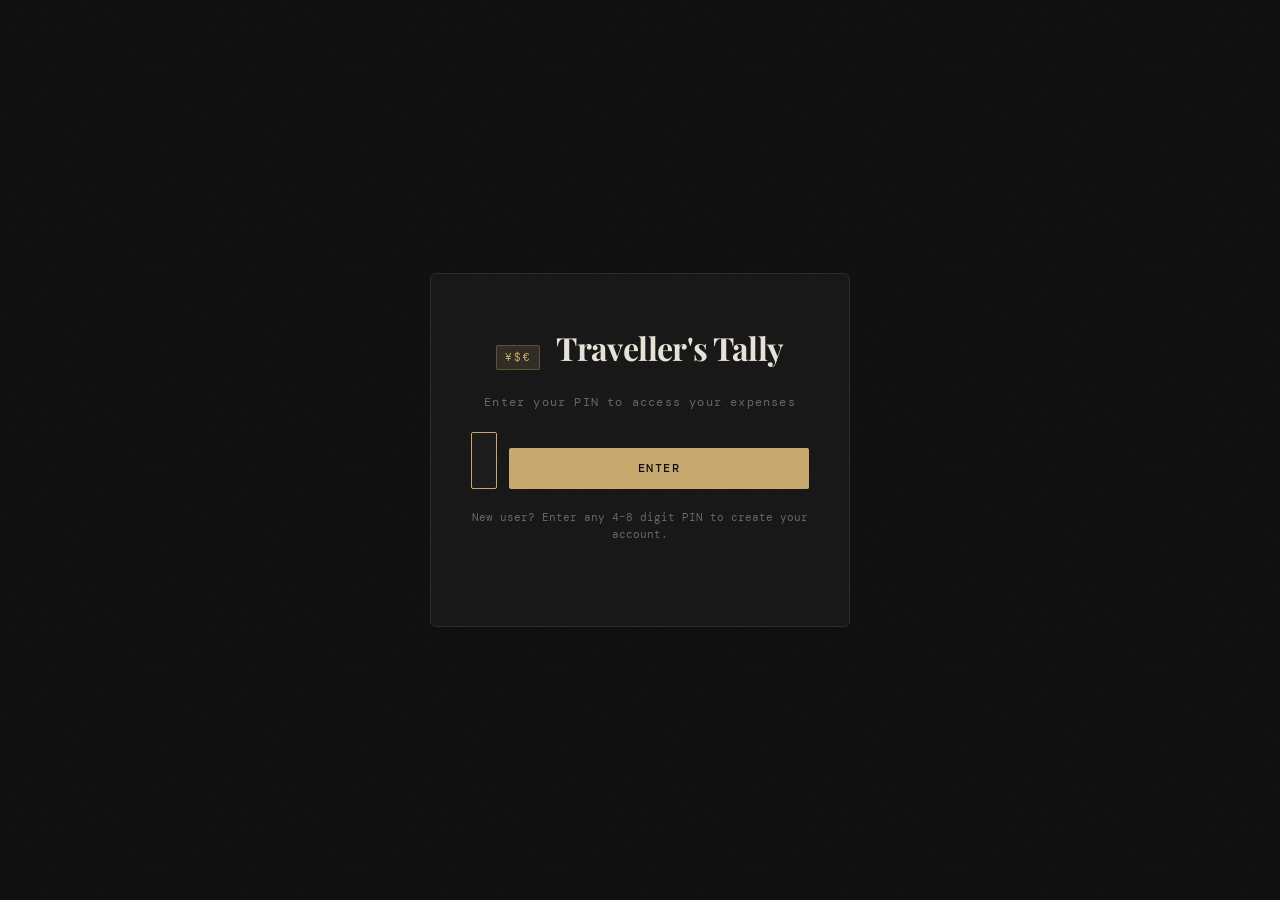
==== commit b071e4ab: "Add PIN system and trip management" ====
--- a/src/main/resources/static/index.html
+++ b/src/main/resources/static/index.html
@@ -12,209 +12,257 @@
 
   <div class="grain"></div>
 
-  <header>
-    <div class="header-inner">
+  <!-- ═══ PIN SCREEN ═══ -->
+  <div id="pin-screen">
+    <div class="pin-card">
       <div class="logo">
-        <span class="logo-symbol">¥$€D</span>
+        <span class="logo-symbol">¥$€</span>
         <h1>Traveller's Tally</h1>
       </div>
-      <p class="tagline">Travel Expense Log</p>
+      <p class="pin-sub">Enter your PIN to access your expenses</p>
+      <div class="pin-input-row">
+        <input id="pinInput" type="password" inputmode="numeric" maxlength="8" placeholder="••••" autocomplete="off" />
+        <button id="pinSubmit" class="btn-primary">Enter</button>
+      </div>
+      <p class="pin-hint">New user? Enter any 4–8 digit PIN to create your account.</p>
+      <p class="pin-error" id="pinError"></p>
     </div>
-    <div class="header-rule"></div>
-  </header>
-
-  <!-- NAV TABS -->
-  <nav class="main-nav">
-    <button class="nav-tab active" data-view="log">Log</button>
-    <button class="nav-tab" data-view="days">Days</button>
-    <button class="nav-tab" data-view="charts">Breakdown</button>
-  </nav>
-
-  <main>
-
-    <!-- ═══ VIEW: LOG ═══ -->
-    <div class="view active" id="view-log">
-
-      <section class="panel currency-panel">
-        <div class="panel-label">01 — Currency</div>
-        <h2>Set Your Currency</h2>
-        <div class="presets">
-          <button class="preset-btn active" data-name="JPY" data-symbol="¥" data-rate="0.0064">¥ Yen</button>
-          <button class="preset-btn" data-name="EUR" data-symbol="€" data-rate="1.08">€ Euro</button>
-          <button class="preset-btn" data-name="GMD" data-symbol="D" data-rate="0.014">D Dalasi</button>
-          <button class="preset-btn" data-name="GBP" data-symbol="£" data-rate="1.27">£ Pound</button>
-          <button class="preset-btn" data-name="custom" data-symbol="" data-rate="">+ Custom</button>
+  </div>
+
+  <!-- ═══ APP ═══ -->
+  <div id="app" style="display:none">
+
+    <header>
+      <div class="header-inner">
+        <div class="logo">
+          <span class="logo-symbol">¥$€</span>
+          <h1>Traveller's Tally</h1>
         </div>
-        <div class="custom-fields" id="customFields">
+        <div class="header-right">
+          <span class="trip-badge" id="tripBadge">No active trip</span>
+          <button class="btn-ghost small" id="switchPin">Switch PIN</button>
+        </div>
+      </div>
+      <div class="header-rule"></div>
+    </header>
+
+    <nav class="main-nav">
+      <button class="nav-tab active" data-view="log">Log</button>
+      <button class="nav-tab" data-view="trips">Trips</button>
+      <button class="nav-tab" data-view="days">Days</button>
+      <button class="nav-tab" data-view="charts">Breakdown</button>
+    </nav>
+
+    <main>
+
+      <!-- ═══ VIEW: LOG ═══ -->
+      <div class="view active" id="view-log">
+
+        <!-- No trip warning -->
+        <div class="no-trip-banner" id="noTripBanner">
+          <span>⚠ No active trip.</span>
+          <button class="btn-accent-small" id="goStartTrip">Start a trip →</button>
+        </div>
+
+        <section class="panel currency-panel" id="logPanel">
+          <div class="panel-label">01 — Currency</div>
+          <h2>Set Your Currency</h2>
+          <div class="presets">
+            <button class="preset-btn" data-name="JPY" data-symbol="¥" data-rate="0.0064">¥ Yen</button>
+            <button class="preset-btn" data-name="EUR" data-symbol="€" data-rate="1.08">€ Euro</button>
+            <button class="preset-btn" data-name="GMD" data-symbol="D" data-rate="0.014">D Dalasi</button>
+            <button class="preset-btn" data-name="GBP" data-symbol="£" data-rate="1.27">£ Pound</button>
+            <button class="preset-btn" data-name="custom" data-symbol="" data-rate="">+ Custom</button>
+          </div>
+          <div class="custom-fields" id="customFields">
+            <div class="field-row">
+              <div class="field"><label>Code</label><input id="custCode" placeholder="e.g. HKD" maxlength="5" /></div>
+              <div class="field"><label>Symbol</label><input id="custSymbol" placeholder="e.g. $" maxlength="2" /></div>
+              <div class="field"><label>Rate (1 unit → USD)</label><input id="custRate" type="number" step="0.0001" placeholder="e.g. 0.13" /></div>
+            </div>
+            <button class="btn-primary" id="setCustomBtn">Apply</button>
+          </div>
+          <div class="currency-status">
+            <span class="status-dot"></span>
+            <span id="statusText">—</span>
+          </div>
+        </section>
+
+        <section class="panel add-panel">
+          <div class="panel-label">02 — Log Expense</div>
+          <h2>Add a Purchase</h2>
+          <div class="field">
+            <label>Amount <span id="currLabel">in JPY (¥)</span></label>
+            <div class="amount-row">
+              <input id="costInput" type="number" step="0.01" placeholder="0" />
+              <div class="usd-preview" id="usdPreview">≈ $0.00</div>
+            </div>
+          </div>
           <div class="field-row">
             <div class="field">
-              <label>Code</label>
-              <input id="custCode" placeholder="e.g. HKD" maxlength="5" />
+              <label>Category</label>
+              <select id="categorySelect">
+                <option value="Food">🍜 Food</option>
+                <option value="Transit">🚆 Transit</option>
+                <option value="Merchandise">🛍 Merchandise</option>
+                <option value="Lodging">🏨 Lodging</option>
+                <option value="Entertainment">🎌 Entertainment</option>
+                <option value="Other">📦 Other</option>
+              </select>
             </div>
             <div class="field">
-              <label>Symbol</label>
-              <input id="custSymbol" placeholder="e.g. $" maxlength="2" />
-            </div>
-            <div class="field">
-              <label>Rate (1 unit → USD)</label>
-              <input id="custRate" type="number" step="0.0001" placeholder="e.g. 0.13" />
-            </div>
-          </div>
-          <button class="btn-primary" id="setCustomBtn">Apply Custom</button>
-        </div>
-        <div class="currency-status">
-          <span class="status-dot"></span>
-          <span id="statusText">JPY — 1 ¥ = $0.0064</span>
-        </div>
-      </section>
-
-      <section class="panel add-panel">
-        <div class="panel-label">02 — Log Expense</div>
-        <h2>Add a Purchase</h2>
-        <div class="field">
-          <label>Amount <span id="currLabel">in JPY (¥)</span></label>
-          <div class="amount-row">
-            <input id="costInput" type="number" step="0.01" placeholder="0" />
-            <div class="usd-preview" id="usdPreview">≈ $0.00</div>
-          </div>
-        </div>
-        <div class="field-row">
-          <div class="field">
-            <label>Category</label>
-            <select id="categorySelect">
-              <option value="Food">🍜 Food</option>
-              <option value="Transit">🚆 Transit</option>
-              <option value="Merchandise">🛍 Merchandise</option>
-              <option value="Lodging">🏨 Lodging</option>
-              <option value="Entertainment">🎌 Entertainment</option>
-              <option value="Other">📦 Other</option>
-            </select>
-          </div>
-          <div class="field">
-            <label>Description</label>
-            <input id="descInput" placeholder="e.g. Ramen at Ichiran" />
-          </div>
-        </div>
-        <button class="btn-primary" id="addBtn">Record Expense →</button>
-        <div class="add-feedback" id="addFeedback"></div>
-      </section>
-
-      <!-- Today summary -->
-      <section class="summary-bar" id="summaryBar">
-        <div class="summary-item">
-          <span class="summary-num" id="sumTransactions">0</span>
-          <span class="summary-label">today</span>
-        </div>
-        <div class="summary-divider"></div>
-        <div class="summary-item">
-          <span class="summary-num" id="sumForeign">0</span>
-          <span class="summary-label" id="sumForeignLabel">JPY today</span>
-        </div>
-        <div class="summary-divider"></div>
-        <div class="summary-item">
-          <span class="summary-num" id="sumUsd">$0.00</span>
-          <span class="summary-label">USD today</span>
-        </div>
-      </section>
-
-      <!-- Today's ledger -->
-      <section class="panel ledger-panel">
-        <div class="panel-header">
-          <div>
-            <div class="panel-label">03 — Today's Ledger</div>
-            <h2 id="ledgerDate">Today</h2>
-          </div>
-          <div class="panel-actions">
-            <div class="filter-tabs" id="filterTabs">
-              <button class="filter-tab active" data-filter="All">All</button>
-              <button class="filter-tab" data-filter="Food">Food</button>
-              <button class="filter-tab" data-filter="Transit">Transit</button>
-              <button class="filter-tab" data-filter="Merchandise">Merch</button>
-              <button class="filter-tab" data-filter="Other">Other</button>
-            </div>
-            <button class="btn-ghost" id="clearBtn">Clear Today</button>
-          </div>
-        </div>
-        <div class="ledger" id="ledger">
-          <div class="empty-state">
-            <span class="empty-icon">✈</span>
-            <p>No expenses yet.<br>Start logging your journey.</p>
-          </div>
-        </div>
-      </section>
-
-    </div>
-
-    <!-- ═══ VIEW: DAYS ═══ -->
-    <div class="view" id="view-days">
-      <section class="panel">
-        <div class="panel-label">Trip History</div>
-        <h2>Days</h2>
-        <div id="daysList" class="days-list">
-          <div class="empty-state"><span class="empty-icon">📅</span><p>No days recorded yet.</p></div>
-        </div>
-      </section>
-
-      <!-- Expanded day detail -->
-      <section class="panel" id="dayDetail" style="display:none">
-        <div class="panel-header">
-          <div>
-            <div class="panel-label">Day Detail</div>
-            <h2 id="dayDetailDate">—</h2>
-          </div>
-          <button class="btn-ghost" id="backToDays">← Back</button>
-        </div>
-        <div class="ledger" id="dayDetailLedger"></div>
-      </section>
-    </div>
-
-    <!-- ═══ VIEW: CHARTS ═══ -->
-    <div class="view" id="view-charts">
-      <section class="panel">
-        <div class="panel-label">Spending Breakdown</div>
-        <h2>By Category</h2>
-
-        <div class="chart-scope">
-          <button class="scope-btn active" data-scope="today">Today</button>
-          <button class="scope-btn" data-scope="all">All Time</button>
-        </div>
-
-        <div id="categoryChart" class="category-chart">
-          <div class="empty-state"><span class="empty-icon">📊</span><p>No data yet.</p></div>
-        </div>
-
-        <div class="chart-totals" id="chartTotals"></div>
-      </section>
-
-      <!-- All-time summary -->
-      <section class="panel">
-        <div class="panel-label">All Time</div>
-        <h2>Trip Total</h2>
-        <div class="summary-bar" style="margin-top:0; border:none; padding: 0.5rem 0;">
+              <label>Description</label>
+              <input id="descInput" placeholder="e.g. Ramen at Ichiran" />
+            </div>
+          </div>
+          <button class="btn-primary" id="addBtn">Record Expense →</button>
+          <div class="add-feedback" id="addFeedback"></div>
+        </section>
+
+        <section class="summary-bar" id="summaryBar">
           <div class="summary-item">
-            <span class="summary-num" id="allTransactions">0</span>
-            <span class="summary-label">purchases</span>
+            <span class="summary-num" id="sumTransactions">0</span>
+            <span class="summary-label">today</span>
           </div>
           <div class="summary-divider"></div>
           <div class="summary-item">
-            <span class="summary-num" id="allUsd">$0.00</span>
-            <span class="summary-label">USD total</span>
+            <span class="summary-num" id="sumForeign">0</span>
+            <span class="summary-label" id="sumForeignLabel">spent today</span>
           </div>
           <div class="summary-divider"></div>
           <div class="summary-item">
-            <span class="summary-num" id="allDays">0</span>
-            <span class="summary-label">days</span>
-          </div>
-        </div>
-      </section>
-    </div>
-
-  </main>
-
-  <footer>
-    <span>TravelTally</span>
-    <span id="footerDate"></span>
-  </footer>
+            <span class="summary-num" id="sumUsd">$0.00</span>
+            <span class="summary-label">USD today</span>
+          </div>
+        </section>
+
+        <section class="panel ledger-panel">
+          <div class="panel-header">
+            <div>
+              <div class="panel-label">03 — Today's Ledger</div>
+              <h2 id="ledgerDate">Today</h2>
+            </div>
+            <div class="panel-actions">
+              <div class="filter-tabs" id="filterTabs">
+                <button class="filter-tab active" data-filter="All">All</button>
+                <button class="filter-tab" data-filter="Food">Food</button>
+                <button class="filter-tab" data-filter="Transit">Transit</button>
+                <button class="filter-tab" data-filter="Merchandise">Merch</button>
+                <button class="filter-tab" data-filter="Other">Other</button>
+              </div>
+              <button class="btn-ghost" id="clearBtn">Clear Today</button>
+            </div>
+          </div>
+          <div class="ledger" id="ledger">
+            <div class="empty-state"><span class="empty-icon">✈</span><p>No expenses yet.<br>Start logging your journey.</p></div>
+          </div>
+        </section>
+      </div>
+
+      <!-- ═══ VIEW: TRIPS ═══ -->
+      <div class="view" id="view-trips">
+
+        <!-- Active trip card -->
+        <section class="panel" id="activeTripCard">
+          <div class="panel-label">Active Trip</div>
+          <div id="activeTripContent">
+            <div class="empty-state"><span class="empty-icon">🗺</span><p>No active trip.<br>Start one below.</p></div>
+          </div>
+        </section>
+
+        <!-- Start new trip -->
+        <section class="panel">
+          <div class="panel-label">New Trip</div>
+          <h2>Start a Trip</h2>
+          <div class="field-row">
+            <div class="field">
+              <label>Trip Name</label>
+              <input id="tripName" placeholder="e.g. Japan Spring 2026" />
+            </div>
+          </div>
+          <div class="field-row">
+            <div class="field"><label>Currency Code</label><input id="tripCurrName" placeholder="JPY" maxlength="5" /></div>
+            <div class="field"><label>Symbol</label><input id="tripSymbol" placeholder="¥" maxlength="2" /></div>
+            <div class="field"><label>Rate (1 unit → USD)</label><input id="tripRate" type="number" step="0.0001" placeholder="0.0064" /></div>
+          </div>
+          <button class="btn-primary" id="startTripBtn">Start Trip →</button>
+          <div class="add-feedback" id="tripFeedback"></div>
+        </section>
+
+        <!-- Past trips -->
+        <section class="panel">
+          <div class="panel-label">Past Trips</div>
+          <h2>History</h2>
+          <div id="pastTripsList" class="days-list">
+            <div class="empty-state"><span class="empty-icon">📦</span><p>No past trips yet.</p></div>
+          </div>
+        </section>
+
+      </div>
+
+      <!-- ═══ VIEW: DAYS ═══ -->
+      <div class="view" id="view-days">
+        <section class="panel">
+          <div class="panel-label">This Trip</div>
+          <h2>Days</h2>
+          <div id="daysList" class="days-list">
+            <div class="empty-state"><span class="empty-icon">📅</span><p>No days recorded yet.</p></div>
+          </div>
+        </section>
+        <section class="panel" id="dayDetail" style="display:none">
+          <div class="panel-header">
+            <div><div class="panel-label">Day Detail</div><h2 id="dayDetailDate">—</h2></div>
+            <button class="btn-ghost" id="backToDays">← Back</button>
+          </div>
+          <div class="ledger" id="dayDetailLedger"></div>
+        </section>
+      </div>
+
+      <!-- ═══ VIEW: CHARTS ═══ -->
+      <div class="view" id="view-charts">
+        <section class="panel">
+          <div class="panel-label">Spending Breakdown</div>
+          <h2>By Category</h2>
+          <div class="chart-scope">
+            <button class="scope-btn active" data-scope="today">Today</button>
+            <button class="scope-btn" data-scope="all">This Trip</button>
+          </div>
+          <div id="categoryChart" class="category-chart">
+            <div class="empty-state"><span class="empty-icon">📊</span><p>No data yet.</p></div>
+          </div>
+          <div class="chart-totals" id="chartTotals"></div>
+        </section>
+
+        <section class="panel">
+          <div class="panel-label">Trip Total</div>
+          <h2 id="chartTripName">—</h2>
+          <div class="summary-bar" style="margin-top:0;border:none;padding:0.5rem 0">
+            <div class="summary-item">
+              <span class="summary-num" id="allTransactions">0</span>
+              <span class="summary-label">purchases</span>
+            </div>
+            <div class="summary-divider"></div>
+            <div class="summary-item">
+              <span class="summary-num" id="allUsd">$0.00</span>
+              <span class="summary-label">USD total</span>
+            </div>
+            <div class="summary-divider"></div>
+            <div class="summary-item">
+              <span class="summary-num" id="allDays">0</span>
+              <span class="summary-label">days</span>
+            </div>
+          </div>
+        </section>
+      </div>
+
+    </main>
+
+    <footer>
+      <span>Traveller's Tally</span>
+      <span id="footerDate"></span>
+    </footer>
+
+  </div><!-- end #app -->
 
   <script src="app.js"></script>
 </body>
--- a/src/main/resources/static/styles.css
+++ b/src/main/resources/static/styles.css
@@ -9,245 +9,186 @@
   --text-muted: #6b6560;
   --text-dim: #9a9490;
   --accent: #c8a96e;
-  --accent-dim: rgba(200, 169, 110, 0.15);
+  --accent-dim: rgba(200,169,110,0.15);
   --accent-hover: #d9bc85;
   --danger: #c0504a;
   --green: #6a9e7f;
   --font-display: 'Playfair Display', Georgia, serif;
-  --font-mono: 'DM Mono', 'Courier New', monospace;
+  --font-mono: 'DM Mono','Courier New',monospace;
 }
+*,*::before,*::after{box-sizing:border-box;margin:0;padding:0;}
+html{scroll-behavior:smooth;}
+body{background:var(--bg);color:var(--text);font-family:var(--font-mono);font-size:14px;line-height:1.6;min-height:100vh;}
 
-*, *::before, *::after { box-sizing: border-box; margin: 0; padding: 0; }
-html { scroll-behavior: smooth; }
+.grain{position:fixed;inset:0;pointer-events:none;z-index:999;opacity:0.035;background-image:url("data:image/svg+xml,%3Csvg viewBox='0 0 256 256' xmlns='http://www.w3.org/2000/svg'%3E%3Cfilter id='noise'%3E%3CfeTurbulence type='fractalNoise' baseFrequency='0.9' numOctaves='4' stitchTiles='stitch'/%3E%3C/filter%3E%3Crect width='100%25' height='100%25' filter='url(%23noise)'/%3E%3C/svg%3E");background-size:200px 200px;}
 
-body {
-  background: var(--bg);
-  color: var(--text);
-  font-family: var(--font-mono);
-  font-size: 14px;
-  line-height: 1.6;
-  min-height: 100vh;
+/* ── PIN Screen ── */
+#pin-screen{
+  display:flex;align-items:center;justify-content:center;
+  min-height:100vh;padding:2rem;
 }
-
-.grain {
-  position: fixed; inset: 0; pointer-events: none; z-index: 999; opacity: 0.035;
-  background-image: url("data:image/svg+xml,%3Csvg viewBox='0 0 256 256' xmlns='http://www.w3.org/2000/svg'%3E%3Cfilter id='noise'%3E%3CfeTurbulence type='fractalNoise' baseFrequency='0.9' numOctaves='4' stitchTiles='stitch'/%3E%3C/filter%3E%3Crect width='100%25' height='100%25' filter='url(%23noise)'/%3E%3C/svg%3E");
-  background-size: 200px 200px;
+.pin-card{
+  background:var(--surface);border:1px solid var(--border);
+  border-radius:6px;padding:3rem 2.5rem;width:100%;max-width:420px;
+  display:flex;flex-direction:column;align-items:center;gap:1.25rem;
+  animation:fadeUp 0.4s ease both;
 }
+.pin-sub{font-size:12px;letter-spacing:0.1em;color:var(--text-muted);text-align:center;}
+.pin-input-row{display:flex;gap:0.75rem;width:100%;}
+.pin-input-row input{flex:1;font-size:1.5rem;letter-spacing:0.3em;text-align:center;padding:0.75rem;}
+.pin-hint{font-size:11px;color:var(--text-muted);text-align:center;line-height:1.6;}
+.pin-error{font-size:12px;color:var(--danger);text-align:center;min-height:1.2em;}
 
 /* ── Header ── */
-header { padding: 2.5rem 2.5rem 0; max-width: 860px; margin: 0 auto; }
-.header-inner { display: flex; align-items: baseline; gap: 2rem; margin-bottom: 1.5rem; }
-.logo { display: flex; align-items: baseline; gap: 1rem; }
-.logo-symbol {
-  font-family: var(--font-mono); font-size: 11px; letter-spacing: 0.15em;
-  color: var(--accent); background: var(--accent-dim);
-  border: 1px solid rgba(200,169,110,0.3); padding: 3px 8px; border-radius: 2px;
-}
-h1 { font-family: var(--font-display); font-size: 2.2rem; font-weight: 700; letter-spacing: -0.02em; }
-.tagline { font-size: 11px; letter-spacing: 0.2em; text-transform: uppercase; color: var(--text-muted); }
-.header-rule { height: 1px; background: linear-gradient(to right, var(--accent), transparent); opacity: 0.4; }
+header{padding:2rem 2.5rem 0;max-width:860px;margin:0 auto;}
+.header-inner{display:flex;align-items:center;justify-content:space-between;margin-bottom:1.5rem;flex-wrap:wrap;gap:1rem;}
+.header-right{display:flex;align-items:center;gap:1rem;}
+.logo{display:flex;align-items:baseline;gap:1rem;}
+.logo-symbol{font-family:var(--font-mono);font-size:11px;letter-spacing:0.15em;color:var(--accent);background:var(--accent-dim);border:1px solid rgba(200,169,110,0.3);padding:3px 8px;border-radius:2px;}
+h1{font-family:var(--font-display);font-size:2rem;font-weight:700;letter-spacing:-0.02em;}
+.header-rule{height:1px;background:linear-gradient(to right,var(--accent),transparent);opacity:0.4;}
+
+.trip-badge{font-size:11px;letter-spacing:0.1em;color:var(--accent);background:var(--accent-dim);border:1px solid rgba(200,169,110,0.25);padding:4px 10px;border-radius:2px;white-space:nowrap;overflow:hidden;text-overflow:ellipsis;max-width:200px;}
 
 /* ── Nav ── */
-.main-nav {
-  max-width: 860px; margin: 0 auto;
-  display: flex; gap: 0;
-  border-bottom: 1px solid var(--border);
-  padding: 0 2.5rem;
-}
-
-.nav-tab {
-  font-family: var(--font-mono); font-size: 11px; letter-spacing: 0.15em;
-  text-transform: uppercase; padding: 0.9rem 1.5rem;
-  background: transparent; border: none; border-bottom: 2px solid transparent;
-  color: var(--text-muted); cursor: pointer;
-  transition: all 0.15s ease; margin-bottom: -1px;
-}
-.nav-tab:hover { color: var(--text-dim); }
-.nav-tab.active { color: var(--accent); border-bottom-color: var(--accent); }
+.main-nav{max-width:860px;margin:0 auto;display:flex;border-bottom:1px solid var(--border);padding:0 2.5rem;}
+.nav-tab{font-family:var(--font-mono);font-size:11px;letter-spacing:0.15em;text-transform:uppercase;padding:0.9rem 1.25rem;background:transparent;border:none;border-bottom:2px solid transparent;color:var(--text-muted);cursor:pointer;transition:all 0.15s ease;margin-bottom:-1px;}
+.nav-tab:hover{color:var(--text-dim);}
+.nav-tab.active{color:var(--accent);border-bottom-color:var(--accent);}
 
 /* ── Views ── */
-.view { display: none; }
-.view.active { display: block; }
+.view{display:none;}.view.active{display:block;}
+main{max-width:860px;margin:0 auto;padding:2rem 2.5rem 3rem;display:flex;flex-direction:column;gap:1.5rem;}
 
-/* ── Main ── */
-main { max-width: 860px; margin: 0 auto; padding: 2rem 2.5rem 3rem; display: flex; flex-direction: column; gap: 1.5rem; }
+/* ── No trip banner ── */
+.no-trip-banner{display:none;align-items:center;justify-content:space-between;padding:0.85rem 1.25rem;background:rgba(192,80,74,0.1);border:1px solid rgba(192,80,74,0.3);border-radius:4px;font-size:13px;color:var(--danger);}
+.no-trip-banner.visible{display:flex;}
+.btn-accent-small{font-family:var(--font-mono);font-size:11px;padding:0.35rem 0.85rem;background:var(--accent);color:#0e0e0e;border:none;border-radius:2px;cursor:pointer;letter-spacing:0.08em;}
 
 /* ── Panels ── */
-.panel {
-  background: var(--surface); border: 1px solid var(--border);
-  border-radius: 4px; padding: 2rem; position: relative;
-  animation: fadeUp 0.4s ease both;
-}
-@keyframes fadeUp { from { opacity:0; transform:translateY(12px); } to { opacity:1; transform:translateY(0); } }
+.panel{background:var(--surface);border:1px solid var(--border);border-radius:4px;padding:2rem;position:relative;animation:fadeUp 0.4s ease both;}
+@keyframes fadeUp{from{opacity:0;transform:translateY(12px);}to{opacity:1;transform:translateY(0);}}
+.panel-label{font-size:10px;letter-spacing:0.25em;text-transform:uppercase;color:var(--accent);margin-bottom:0.4rem;font-weight:500;}
+.panel h2{font-family:var(--font-display);font-size:1.4rem;font-weight:400;color:var(--text);margin-bottom:1.5rem;}
 
-.panel-label { font-size: 10px; letter-spacing: 0.25em; text-transform: uppercase; color: var(--accent); margin-bottom: 0.4rem; font-weight: 500; }
-.panel h2 { font-family: var(--font-display); font-size: 1.4rem; font-weight: 400; color: var(--text); margin-bottom: 1.5rem; }
+/* ── Active Trip Card ── */
+.active-trip-info{display:grid;grid-template-columns:1fr 1fr 1fr;gap:1rem;margin-bottom:1.5rem;}
+.trip-stat{display:flex;flex-direction:column;gap:0.2rem;}
+.trip-stat-val{font-family:var(--font-display);font-size:1.4rem;color:var(--accent);}
+.trip-stat-label{font-size:10px;letter-spacing:0.12em;text-transform:uppercase;color:var(--text-muted);}
+.trip-name-display{font-family:var(--font-display);font-style:italic;font-size:1.1rem;color:var(--text);margin-bottom:1rem;}
+.btn-danger{font-family:var(--font-mono);font-size:11px;letter-spacing:0.1em;text-transform:uppercase;padding:0.5rem 1.25rem;background:transparent;border:1px solid var(--danger);color:var(--danger);border-radius:2px;cursor:pointer;transition:all 0.15s ease;}
+.btn-danger:hover{background:var(--danger);color:#fff;}
 
-/* ── Presets ── */
-.presets { display: flex; gap: 0.5rem; flex-wrap: wrap; margin-bottom: 1.25rem; }
-.preset-btn {
-  font-family: var(--font-mono); font-size: 12px; letter-spacing: 0.05em;
-  padding: 0.45rem 1rem; border: 1px solid var(--border-light);
-  background: transparent; color: var(--text-dim); cursor: pointer;
-  border-radius: 2px; transition: all 0.15s ease;
-}
-.preset-btn:hover { border-color: var(--accent); color: var(--accent); }
-.preset-btn.active { background: var(--accent-dim); border-color: var(--accent); color: var(--accent); }
-
-/* ── Custom Fields ── */
-.custom-fields { display: none; flex-direction: column; gap: 1rem; margin-bottom: 1.25rem; padding: 1.25rem; background: var(--surface2); border: 1px solid var(--border); border-radius: 3px; }
-.custom-fields.visible { display: flex; }
+/* ── Past Trips ── */
+.past-trip-row{display:grid;grid-template-columns:1fr auto auto;align-items:center;gap:1.5rem;padding:1rem 0;border-bottom:1px solid var(--border);}
+.past-trip-row:last-child{border-bottom:none;}
+.past-trip-name{font-family:var(--font-display);font-size:0.95rem;color:var(--text);}
+.past-trip-dates{font-size:11px;color:var(--text-muted);margin-top:2px;}
+.past-trip-usd{font-family:var(--font-mono);font-weight:500;color:var(--green);white-space:nowrap;}
 
 /* ── Fields ── */
-.field { display: flex; flex-direction: column; gap: 0.4rem; flex: 1; }
-.field-row { display: flex; gap: 1rem; }
-label { font-size: 10px; letter-spacing: 0.15em; text-transform: uppercase; color: var(--text-muted); font-weight: 500; }
-input, select {
-  background: var(--surface2); border: 1px solid var(--border-light);
-  color: var(--text); font-family: var(--font-mono); font-size: 14px;
-  padding: 0.6rem 0.8rem; border-radius: 2px; outline: none; width: 100%;
-  transition: border-color 0.15s ease; -webkit-appearance: none;
-}
-input::placeholder { color: var(--text-muted); }
-input:focus, select:focus { border-color: var(--accent); background: #1a1a1a; }
-select option { background: var(--surface2); }
-
-.amount-row { display: flex; gap: 0.75rem; align-items: center; }
-.amount-row input { flex: 1; font-size: 1.5rem; padding: 0.5rem 0.8rem; }
-.usd-preview { font-size: 1.1rem; color: var(--green); white-space: nowrap; min-width: 90px; text-align: right; transition: all 0.2s ease; }
-
-/* ── Status ── */
-.currency-status { display: flex; align-items: center; gap: 0.6rem; font-size: 12px; color: var(--text-dim); margin-top: 1rem; }
-.status-dot { width: 7px; height: 7px; border-radius: 50%; background: var(--green); box-shadow: 0 0 6px var(--green); flex-shrink: 0; }
+.presets{display:flex;gap:0.5rem;flex-wrap:wrap;margin-bottom:1.25rem;}
+.preset-btn{font-family:var(--font-mono);font-size:12px;letter-spacing:0.05em;padding:0.45rem 1rem;border:1px solid var(--border-light);background:transparent;color:var(--text-dim);cursor:pointer;border-radius:2px;transition:all 0.15s ease;}
+.preset-btn:hover{border-color:var(--accent);color:var(--accent);}
+.preset-btn.active{background:var(--accent-dim);border-color:var(--accent);color:var(--accent);}
+.custom-fields{display:none;flex-direction:column;gap:1rem;margin-bottom:1.25rem;padding:1.25rem;background:var(--surface2);border:1px solid var(--border);border-radius:3px;}
+.custom-fields.visible{display:flex;}
+.field{display:flex;flex-direction:column;gap:0.4rem;flex:1;}
+.field-row{display:flex;gap:1rem;}
+label{font-size:10px;letter-spacing:0.15em;text-transform:uppercase;color:var(--text-muted);font-weight:500;}
+input,select{background:var(--surface2);border:1px solid var(--border-light);color:var(--text);font-family:var(--font-mono);font-size:14px;padding:0.6rem 0.8rem;border-radius:2px;outline:none;width:100%;transition:border-color 0.15s ease;-webkit-appearance:none;}
+input::placeholder{color:var(--text-muted);}
+input:focus,select:focus{border-color:var(--accent);background:#1a1a1a;}
+select option{background:var(--surface2);}
+.amount-row{display:flex;gap:0.75rem;align-items:center;}
+.amount-row input{flex:1;font-size:1.5rem;padding:0.5rem 0.8rem;}
+.usd-preview{font-size:1.1rem;color:var(--green);white-space:nowrap;min-width:90px;text-align:right;transition:all 0.2s ease;}
+.currency-status{display:flex;align-items:center;gap:0.6rem;font-size:12px;color:var(--text-dim);margin-top:1rem;}
+.status-dot{width:7px;height:7px;border-radius:50%;background:var(--green);box-shadow:0 0 6px var(--green);flex-shrink:0;}
 
 /* ── Buttons ── */
-.btn-primary {
-  font-family: var(--font-mono); font-size: 12px; letter-spacing: 0.12em;
-  text-transform: uppercase; font-weight: 500; padding: 0.75rem 2rem;
-  background: var(--accent); color: #0e0e0e; border: none; border-radius: 2px;
-  cursor: pointer; transition: background 0.15s ease, transform 0.1s ease;
-  margin-top: 1rem; width: 100%;
-}
-.btn-primary:hover { background: var(--accent-hover); }
-.btn-primary:active { transform: scale(0.99); }
-
-.btn-ghost {
-  font-family: var(--font-mono); font-size: 11px; letter-spacing: 0.1em;
-  text-transform: uppercase; padding: 0.5rem 1rem;
-  background: transparent; border: 1px solid var(--border-light);
-  color: var(--text-muted); border-radius: 2px; cursor: pointer; transition: all 0.15s ease;
-}
-.btn-ghost:hover { border-color: var(--danger); color: var(--danger); }
-
-.add-feedback { font-size: 12px; color: var(--green); text-align: center; height: 1.2em; margin-top: 0.5rem; transition: opacity 0.3s ease; }
+.btn-primary{font-family:var(--font-mono);font-size:12px;letter-spacing:0.12em;text-transform:uppercase;font-weight:500;padding:0.75rem 2rem;background:var(--accent);color:#0e0e0e;border:none;border-radius:2px;cursor:pointer;transition:background 0.15s ease,transform 0.1s ease;margin-top:1rem;width:100%;}
+.btn-primary:hover{background:var(--accent-hover);}
+.btn-primary:active{transform:scale(0.99);}
+.btn-ghost{font-family:var(--font-mono);font-size:11px;letter-spacing:0.1em;text-transform:uppercase;padding:0.5rem 1rem;background:transparent;border:1px solid var(--border-light);color:var(--text-muted);border-radius:2px;cursor:pointer;transition:all 0.15s ease;}
+.btn-ghost:hover{border-color:var(--danger);color:var(--danger);}
+.btn-ghost.small{font-size:10px;padding:0.35rem 0.75rem;}
+.add-feedback{font-size:12px;color:var(--green);text-align:center;height:1.2em;margin-top:0.5rem;transition:opacity 0.3s ease;}
 
 /* ── Summary Bar ── */
-.summary-bar {
-  display: flex; align-items: center;
-  background: var(--surface); border: 1px solid var(--border);
-  border-radius: 4px; padding: 1.25rem 2rem;
-  animation: fadeUp 0.4s 0.12s ease both;
-}
-.summary-item { display: flex; flex-direction: column; align-items: center; gap: 0.2rem; flex: 1; }
-.summary-num { font-family: var(--font-display); font-size: 1.6rem; font-weight: 700; color: var(--accent); line-height: 1; }
-.summary-label { font-size: 10px; letter-spacing: 0.15em; text-transform: uppercase; color: var(--text-muted); }
-.summary-divider { width: 1px; height: 40px; background: var(--border); margin: 0 1rem; }
+.summary-bar{display:flex;align-items:center;background:var(--surface);border:1px solid var(--border);border-radius:4px;padding:1.25rem 2rem;animation:fadeUp 0.4s 0.12s ease both;}
+.summary-item{display:flex;flex-direction:column;align-items:center;gap:0.2rem;flex:1;}
+.summary-num{font-family:var(--font-display);font-size:1.6rem;font-weight:700;color:var(--accent);line-height:1;}
+.summary-label{font-size:10px;letter-spacing:0.15em;text-transform:uppercase;color:var(--text-muted);}
+.summary-divider{width:1px;height:40px;background:var(--border);margin:0 1rem;}
 
-/* ── Ledger Panel ── */
-.panel-header { display: flex; justify-content: space-between; align-items: flex-start; margin-bottom: 1.5rem; flex-wrap: wrap; gap: 1rem; }
-.panel-actions { display: flex; flex-direction: column; align-items: flex-end; gap: 0.5rem; }
-
-.filter-tabs { display: flex; gap: 0.4rem; flex-wrap: wrap; }
-.filter-tab {
-  font-family: var(--font-mono); font-size: 11px; letter-spacing: 0.08em;
-  padding: 0.3rem 0.75rem; background: transparent;
-  border: 1px solid var(--border); color: var(--text-muted);
-  cursor: pointer; border-radius: 2px; transition: all 0.15s ease;
-}
-.filter-tab:hover { border-color: var(--border-light); color: var(--text-dim); }
-.filter-tab.active { border-color: var(--accent); color: var(--accent); background: var(--accent-dim); }
-
-/* ── Ledger entries ── */
-.ledger { display: flex; flex-direction: column; gap: 0; }
-.entry {
-  display: grid; grid-template-columns: auto 1fr auto auto;
-  align-items: center; gap: 1rem; padding: 0.9rem 0;
-  border-bottom: 1px solid var(--border);
-  animation: slideIn 0.25s ease both;
-}
-@keyframes slideIn { from { opacity:0; transform:translateX(-8px); } to { opacity:1; transform:translateX(0); } }
-.entry:last-child { border-bottom: none; }
-.entry-cat { font-size: 10px; letter-spacing: 0.1em; text-transform: uppercase; color: var(--text-muted); background: var(--surface2); border: 1px solid var(--border); padding: 2px 7px; border-radius: 2px; white-space: nowrap; }
-.entry-desc { font-family: var(--font-display); font-style: italic; font-size: 0.95rem; color: var(--text); overflow: hidden; text-overflow: ellipsis; white-space: nowrap; }
-.entry-desc.no-desc { font-family: var(--font-mono); font-style: normal; color: var(--text-muted); }
-.entry-foreign { font-size: 13px; color: var(--text-dim); text-align: right; white-space: nowrap; }
-.entry-usd { font-family: var(--font-mono); font-weight: 500; color: var(--green); text-align: right; white-space: nowrap; }
+/* ── Ledger ── */
+.panel-header{display:flex;justify-content:space-between;align-items:flex-start;margin-bottom:1.5rem;flex-wrap:wrap;gap:1rem;}
+.panel-actions{display:flex;flex-direction:column;align-items:flex-end;gap:0.5rem;}
+.filter-tabs{display:flex;gap:0.4rem;flex-wrap:wrap;}
+.filter-tab{font-family:var(--font-mono);font-size:11px;letter-spacing:0.08em;padding:0.3rem 0.75rem;background:transparent;border:1px solid var(--border);color:var(--text-muted);cursor:pointer;border-radius:2px;transition:all 0.15s ease;}
+.filter-tab:hover{border-color:var(--border-light);color:var(--text-dim);}
+.filter-tab.active{border-color:var(--accent);color:var(--accent);background:var(--accent-dim);}
+.ledger{display:flex;flex-direction:column;gap:0;}
+.entry{display:grid;grid-template-columns:auto 1fr auto auto;align-items:center;gap:1rem;padding:0.9rem 0;border-bottom:1px solid var(--border);animation:slideIn 0.25s ease both;}
+@keyframes slideIn{from{opacity:0;transform:translateX(-8px);}to{opacity:1;transform:translateX(0);}}
+.entry:last-child{border-bottom:none;}
+.entry-cat{font-size:10px;letter-spacing:0.1em;text-transform:uppercase;color:var(--text-muted);background:var(--surface2);border:1px solid var(--border);padding:2px 7px;border-radius:2px;white-space:nowrap;}
+.entry-desc{font-family:var(--font-display);font-style:italic;font-size:0.95rem;color:var(--text);overflow:hidden;text-overflow:ellipsis;white-space:nowrap;}
+.entry-desc.no-desc{font-family:var(--font-mono);font-style:normal;color:var(--text-muted);}
+.entry-foreign{font-size:13px;color:var(--text-dim);text-align:right;white-space:nowrap;}
+.entry-usd{font-family:var(--font-mono);font-weight:500;color:var(--green);text-align:right;white-space:nowrap;}
 
 /* ── Empty State ── */
-.empty-state { text-align: center; padding: 3rem 0; color: var(--text-muted); }
-.empty-icon { display: block; font-size: 2rem; margin-bottom: 0.75rem; opacity: 0.4; }
-.empty-state p { font-size: 13px; line-height: 1.8; }
+.empty-state{text-align:center;padding:3rem 0;color:var(--text-muted);}
+.empty-icon{display:block;font-size:2rem;margin-bottom:0.75rem;opacity:0.4;}
+.empty-state p{font-size:13px;line-height:1.8;}
 
-/* ── Days List ── */
-.days-list { display: flex; flex-direction: column; gap: 0; }
-.day-row {
-  display: grid; grid-template-columns: 1fr auto auto;
-  align-items: center; gap: 1.5rem;
-  padding: 1rem 0; border-bottom: 1px solid var(--border);
-  cursor: pointer; transition: background 0.15s ease;
-}
-.day-row:last-child { border-bottom: none; }
-.day-row:hover { background: var(--surface2); margin: 0 -2rem; padding: 1rem 2rem; }
-.day-date { font-family: var(--font-display); font-size: 1rem; color: var(--text); }
-.day-date.today { color: var(--accent); }
-.day-date.today::after { content: ' — today'; font-size: 0.75rem; font-family: var(--font-mono); color: var(--text-muted); }
-.day-count { font-size: 11px; letter-spacing: 0.1em; color: var(--text-muted); text-transform: uppercase; }
-.day-usd { font-family: var(--font-mono); font-weight: 500; color: var(--green); }
+/* ── Days ── */
+.days-list{display:flex;flex-direction:column;gap:0;}
+.day-row{display:grid;grid-template-columns:1fr auto auto;align-items:center;gap:1.5rem;padding:1rem 0;border-bottom:1px solid var(--border);cursor:pointer;transition:all 0.15s ease;}
+.day-row:last-child{border-bottom:none;}
+.day-row:hover{background:var(--surface2);margin:0 -2rem;padding:1rem 2rem;}
+.day-date{font-family:var(--font-display);font-size:1rem;color:var(--text);}
+.day-date.today{color:var(--accent);}
+.day-date.today::after{content:' — today';font-size:0.75rem;font-family:var(--font-mono);color:var(--text-muted);}
+.day-count{font-size:11px;letter-spacing:0.1em;color:var(--text-muted);text-transform:uppercase;}
+.day-usd{font-family:var(--font-mono);font-weight:500;color:var(--green);}
 
-/* ── Category Chart ── */
-.chart-scope { display: flex; gap: 0.5rem; margin-bottom: 1.5rem; }
-.scope-btn {
-  font-family: var(--font-mono); font-size: 11px; letter-spacing: 0.1em;
-  text-transform: uppercase; padding: 0.4rem 1rem;
-  background: transparent; border: 1px solid var(--border-light);
-  color: var(--text-muted); border-radius: 2px; cursor: pointer; transition: all 0.15s ease;
-}
-.scope-btn.active { border-color: var(--accent); color: var(--accent); background: var(--accent-dim); }
-
-.category-chart { display: flex; flex-direction: column; gap: 0.85rem; }
-
-.cat-row { display: grid; grid-template-columns: 90px 1fr 70px; align-items: center; gap: 1rem; }
-.cat-name { font-size: 11px; letter-spacing: 0.08em; text-transform: uppercase; color: var(--text-dim); }
-.cat-bar-track { height: 6px; background: var(--surface2); border-radius: 3px; overflow: hidden; }
-.cat-bar-fill { height: 100%; background: var(--accent); border-radius: 3px; transition: width 0.6s cubic-bezier(0.4,0,0.2,1); }
-.cat-bar-fill.food        { background: #c8a96e; }
-.cat-bar-fill.transit     { background: #6a9e7f; }
-.cat-bar-fill.merchandise { background: #7b8fc9; }
-.cat-bar-fill.lodging     { background: #c07b5a; }
-.cat-bar-fill.entertainment { background: #a06ec8; }
-.cat-bar-fill.other       { background: #888; }
-.cat-usd { font-family: var(--font-mono); font-size: 12px; color: var(--green); text-align: right; }
-
-.chart-totals { margin-top: 1.5rem; padding-top: 1.5rem; border-top: 1px solid var(--border); display: flex; justify-content: space-between; font-size: 12px; color: var(--text-muted); }
+/* ── Chart ── */
+.chart-scope{display:flex;gap:0.5rem;margin-bottom:1.5rem;}
+.scope-btn{font-family:var(--font-mono);font-size:11px;letter-spacing:0.1em;text-transform:uppercase;padding:0.4rem 1rem;background:transparent;border:1px solid var(--border-light);color:var(--text-muted);border-radius:2px;cursor:pointer;transition:all 0.15s ease;}
+.scope-btn.active{border-color:var(--accent);color:var(--accent);background:var(--accent-dim);}
+.category-chart{display:flex;flex-direction:column;gap:0.85rem;}
+.cat-row{display:grid;grid-template-columns:90px 1fr 70px;align-items:center;gap:1rem;}
+.cat-name{font-size:11px;letter-spacing:0.08em;text-transform:uppercase;color:var(--text-dim);}
+.cat-bar-track{height:6px;background:var(--surface2);border-radius:3px;overflow:hidden;}
+.cat-bar-fill{height:100%;background:var(--accent);border-radius:3px;transition:width 0.6s cubic-bezier(0.4,0,0.2,1);}
+.cat-bar-fill.food{background:#c8a96e;}.cat-bar-fill.transit{background:#6a9e7f;}.cat-bar-fill.merchandise{background:#7b8fc9;}.cat-bar-fill.lodging{background:#c07b5a;}.cat-bar-fill.entertainment{background:#a06ec8;}.cat-bar-fill.other{background:#888;}
+.cat-usd{font-family:var(--font-mono);font-size:12px;color:var(--green);text-align:right;}
+.chart-totals{margin-top:1.5rem;padding-top:1.5rem;border-top:1px solid var(--border);display:flex;justify-content:space-between;font-size:12px;color:var(--text-muted);}
 
 /* ── Footer ── */
-footer { max-width: 860px; margin: 0 auto; padding: 1rem 2.5rem 2.5rem; display: flex; justify-content: space-between; font-size: 10px; letter-spacing: 0.1em; color: var(--text-muted); border-top: 1px solid var(--border); }
+footer{max-width:860px;margin:0 auto;padding:1rem 2.5rem 2.5rem;display:flex;justify-content:space-between;font-size:10px;letter-spacing:0.1em;color:var(--text-muted);border-top:1px solid var(--border);}
 
 /* ── Responsive ── */
-@media (max-width: 600px) {
-  header, main, footer { padding-left: 1.25rem; padding-right: 1.25rem; }
-  .main-nav { padding: 0 1.25rem; }
-  .field-row { flex-direction: column; }
-  .amount-row { flex-direction: column; align-items: stretch; }
-  .usd-preview { text-align: left; }
-  .summary-bar { flex-wrap: wrap; gap: 1rem; }
-  .summary-divider { display: none; }
-  .panel-header { flex-direction: column; }
-  h1 { font-size: 1.7rem; }
-  .entry { grid-template-columns: auto 1fr; }
-  .entry-foreign { display: none; }
-  .cat-row { grid-template-columns: 70px 1fr 60px; }
-  .day-row { grid-template-columns: 1fr auto; }
-  .day-count { display: none; }
+@media(max-width:600px){
+  header,main,footer{padding-left:1.25rem;padding-right:1.25rem;}
+  .main-nav{padding:0 1.25rem;}
+  .field-row{flex-direction:column;}
+  .amount-row{flex-direction:column;align-items:stretch;}
+  .usd-preview{text-align:left;}
+  .summary-bar{flex-wrap:wrap;gap:1rem;}
+  .summary-divider{display:none;}
+  .panel-header{flex-direction:column;}
+  h1{font-size:1.6rem;}
+  .entry{grid-template-columns:auto 1fr;}
+  .entry-foreign{display:none;}
+  .cat-row{grid-template-columns:70px 1fr 60px;}
+  .day-row{grid-template-columns:1fr auto;}
+  .day-count{display:none;}
+  .active-trip-info{grid-template-columns:1fr 1fr;}
+  .past-trip-row{grid-template-columns:1fr auto;}
+  .trip-badge{max-width:140px;}
 }
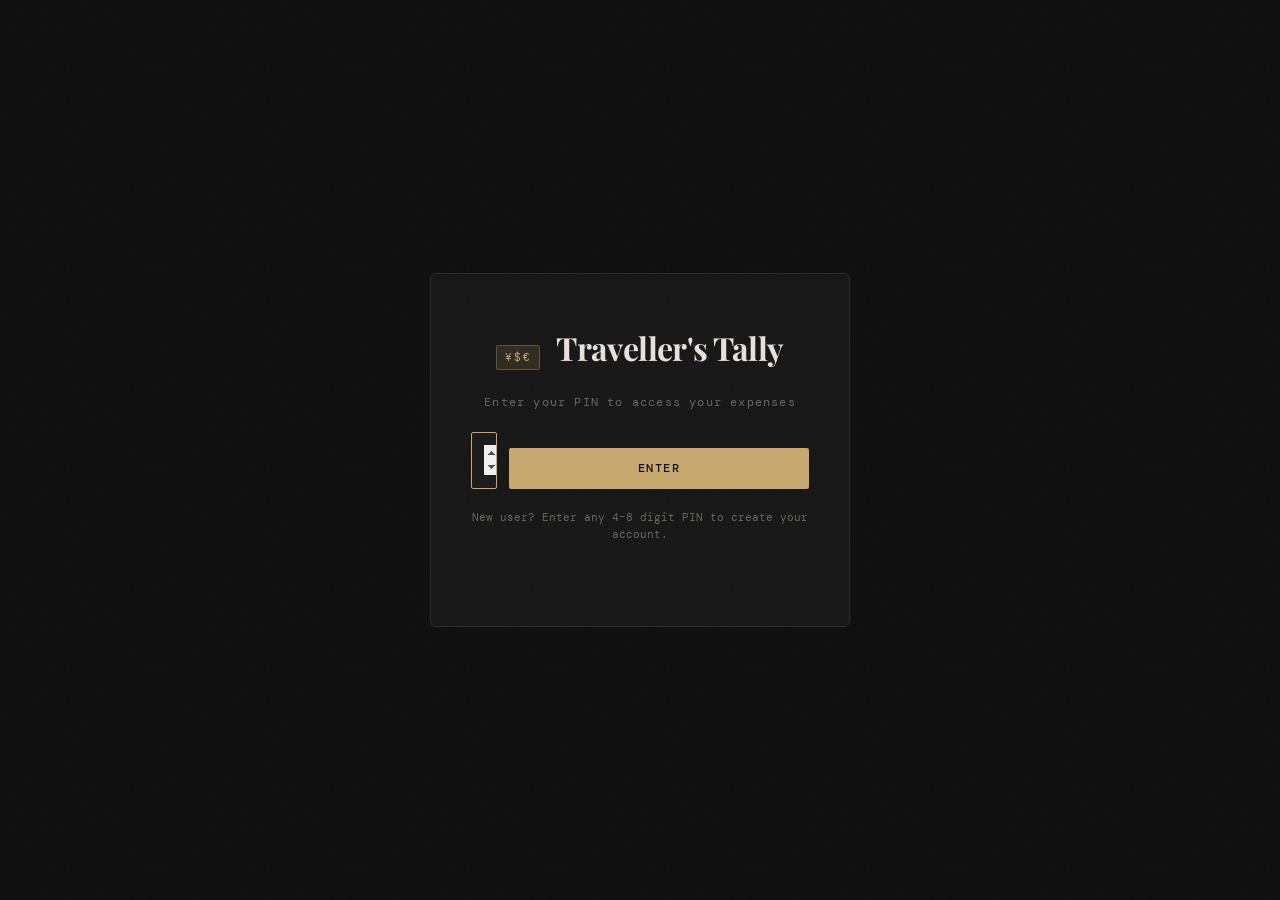
==== commit 61de344a: "Make PIN input visible" ====
--- a/src/main/resources/static/index.html
+++ b/src/main/resources/static/index.html
@@ -21,7 +21,7 @@
       </div>
       <p class="pin-sub">Enter your PIN to access your expenses</p>
       <div class="pin-input-row">
-        <input id="pinInput" type="password" inputmode="numeric" maxlength="8" placeholder="••••" autocomplete="off" />
+        <input id="pinInput" type="number" inputmode="numeric" maxlength="8" placeholder="••••" autocomplete="off" />
         <button id="pinSubmit" class="btn-primary">Enter</button>
       </div>
       <p class="pin-hint">New user? Enter any 4–8 digit PIN to create your account.</p>
@@ -40,7 +40,7 @@
         </div>
         <div class="header-right">
           <span class="trip-badge" id="tripBadge">No active trip</span>
-          <button class="btn-ghost small" id="switchPin">Switch PIN</button>
+          <button class="btn-ghost small" id="switchPin">Log Out</button>
         </div>
       </div>
       <div class="header-rule"></div>
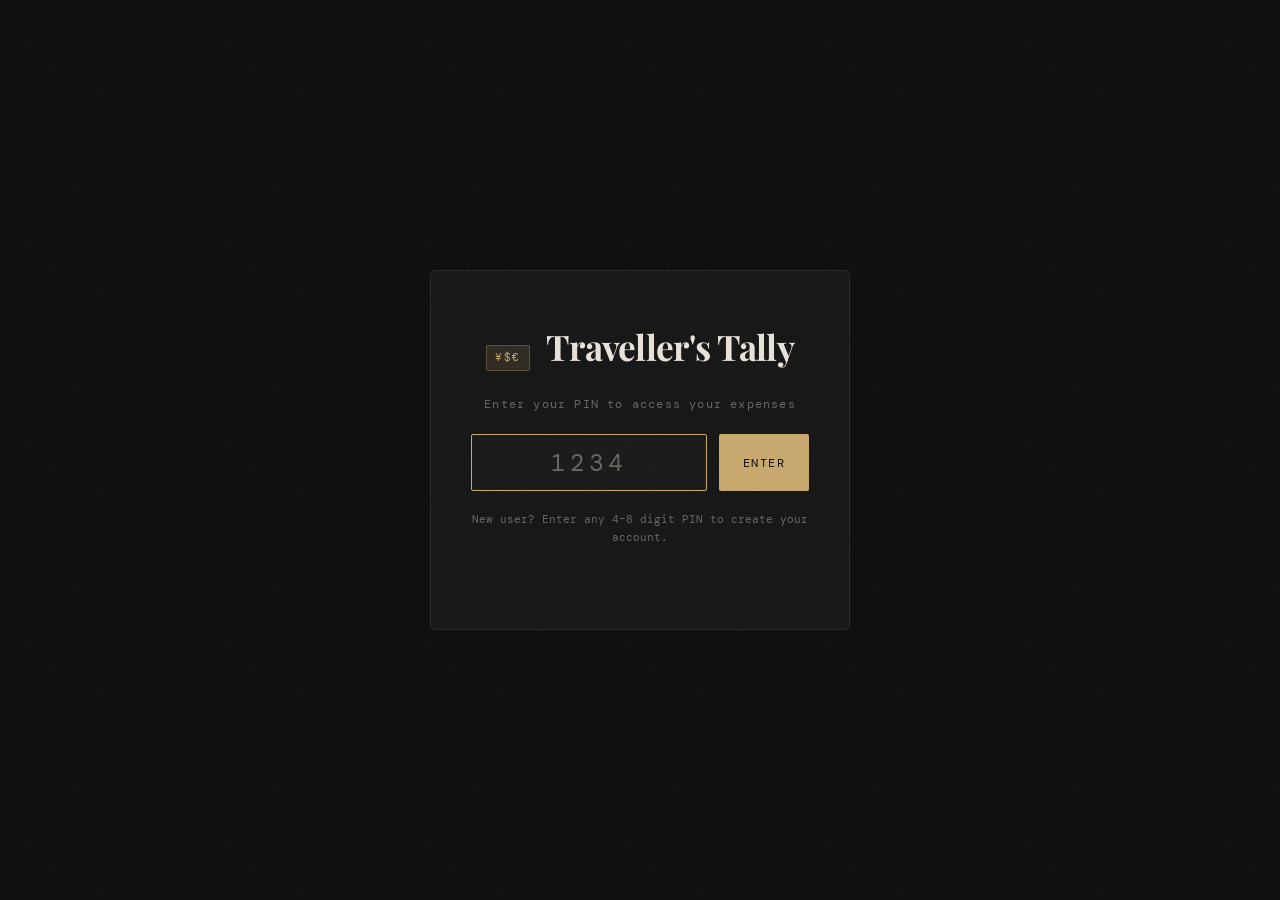
==== commit 9c8e2250: "Revert trips, add live rates, fix PIN visibility" ====
--- a/src/main/resources/static/index.html
+++ b/src/main/resources/static/index.html
@@ -21,8 +21,9 @@
       </div>
       <p class="pin-sub">Enter your PIN to access your expenses</p>
       <div class="pin-input-row">
-        <input id="pinInput" type="number" inputmode="numeric" maxlength="8" placeholder="••••" autocomplete="off" />
-        <button id="pinSubmit" class="btn-primary">Enter</button>
+        <!-- type="text" so digits are visible while typing -->
+        <input id="pinInput" type="text" inputmode="numeric" maxlength="8" placeholder="1234" autocomplete="off" />
+        <button id="pinSubmit" class="btn-primary-pin">Enter</button>
       </div>
       <p class="pin-hint">New user? Enter any 4–8 digit PIN to create your account.</p>
       <p class="pin-error" id="pinError"></p>
@@ -39,8 +40,8 @@
           <h1>Traveller's Tally</h1>
         </div>
         <div class="header-right">
-          <span class="trip-badge" id="tripBadge">No active trip</span>
-          <button class="btn-ghost small" id="switchPin">Log Out</button>
+          <span class="pin-display" id="pinDisplay"></span>
+          <button class="btn-ghost small" id="switchPin">Switch User</button>
         </div>
       </div>
       <div class="header-rule"></div>
@@ -48,7 +49,6 @@
 
     <nav class="main-nav">
       <button class="nav-tab active" data-view="log">Log</button>
-      <button class="nav-tab" data-view="trips">Trips</button>
       <button class="nav-tab" data-view="days">Days</button>
       <button class="nav-tab" data-view="charts">Breakdown</button>
     </nav>
@@ -58,33 +58,37 @@
       <!-- ═══ VIEW: LOG ═══ -->
       <div class="view active" id="view-log">
 
-        <!-- No trip warning -->
-        <div class="no-trip-banner" id="noTripBanner">
-          <span>⚠ No active trip.</span>
-          <button class="btn-accent-small" id="goStartTrip">Start a trip →</button>
-        </div>
-
-        <section class="panel currency-panel" id="logPanel">
+        <section class="panel currency-panel">
           <div class="panel-label">01 — Currency</div>
           <h2>Set Your Currency</h2>
+
+          <!-- PRESET BUTTONS: edit data-rate to change exchange rates manually -->
+          <!-- To update rates automatically, see app.js fetchLiveRate() -->
           <div class="presets">
-            <button class="preset-btn" data-name="JPY" data-symbol="¥" data-rate="0.0064">¥ Yen</button>
+            <button class="preset-btn active" data-name="JPY" data-symbol="¥" data-rate="0.0064">¥ Yen</button>
             <button class="preset-btn" data-name="EUR" data-symbol="€" data-rate="1.08">€ Euro</button>
             <button class="preset-btn" data-name="GMD" data-symbol="D" data-rate="0.014">D Dalasi</button>
             <button class="preset-btn" data-name="GBP" data-symbol="£" data-rate="1.27">£ Pound</button>
             <button class="preset-btn" data-name="custom" data-symbol="" data-rate="">+ Custom</button>
           </div>
+
           <div class="custom-fields" id="customFields">
             <div class="field-row">
               <div class="field"><label>Code</label><input id="custCode" placeholder="e.g. HKD" maxlength="5" /></div>
               <div class="field"><label>Symbol</label><input id="custSymbol" placeholder="e.g. $" maxlength="2" /></div>
-              <div class="field"><label>Rate (1 unit → USD)</label><input id="custRate" type="number" step="0.0001" placeholder="e.g. 0.13" /></div>
-            </div>
-            <button class="btn-primary" id="setCustomBtn">Apply</button>
-          </div>
+              <div class="field">
+                <label>Rate (1 unit → USD)</label>
+                <input id="custRate" type="number" step="0.0001" placeholder="e.g. 0.13" />
+              </div>
+            </div>
+            <button class="btn-primary" id="setCustomBtn">Apply Custom</button>
+          </div>
+
           <div class="currency-status">
             <span class="status-dot"></span>
-            <span id="statusText">—</span>
+            <span id="statusText">JPY — 1 ¥ = $0.0064</span>
+            <!-- Live rate fetch button -->
+            <button class="btn-rate" id="fetchRateBtn" title="Fetch live rate">↻ Live Rate</button>
           </div>
         </section>
 
@@ -119,7 +123,7 @@
           <div class="add-feedback" id="addFeedback"></div>
         </section>
 
-        <section class="summary-bar" id="summaryBar">
+        <section class="summary-bar">
           <div class="summary-item">
             <span class="summary-num" id="sumTransactions">0</span>
             <span class="summary-label">today</span>
@@ -127,7 +131,7 @@
           <div class="summary-divider"></div>
           <div class="summary-item">
             <span class="summary-num" id="sumForeign">0</span>
-            <span class="summary-label" id="sumForeignLabel">spent today</span>
+            <span class="summary-label" id="sumForeignLabel">JPY today</span>
           </div>
           <div class="summary-divider"></div>
           <div class="summary-item">
@@ -157,53 +161,13 @@
             <div class="empty-state"><span class="empty-icon">✈</span><p>No expenses yet.<br>Start logging your journey.</p></div>
           </div>
         </section>
-      </div>
-
-      <!-- ═══ VIEW: TRIPS ═══ -->
-      <div class="view" id="view-trips">
-
-        <!-- Active trip card -->
-        <section class="panel" id="activeTripCard">
-          <div class="panel-label">Active Trip</div>
-          <div id="activeTripContent">
-            <div class="empty-state"><span class="empty-icon">🗺</span><p>No active trip.<br>Start one below.</p></div>
-          </div>
-        </section>
-
-        <!-- Start new trip -->
-        <section class="panel">
-          <div class="panel-label">New Trip</div>
-          <h2>Start a Trip</h2>
-          <div class="field-row">
-            <div class="field">
-              <label>Trip Name</label>
-              <input id="tripName" placeholder="e.g. Japan Spring 2026" />
-            </div>
-          </div>
-          <div class="field-row">
-            <div class="field"><label>Currency Code</label><input id="tripCurrName" placeholder="JPY" maxlength="5" /></div>
-            <div class="field"><label>Symbol</label><input id="tripSymbol" placeholder="¥" maxlength="2" /></div>
-            <div class="field"><label>Rate (1 unit → USD)</label><input id="tripRate" type="number" step="0.0001" placeholder="0.0064" /></div>
-          </div>
-          <button class="btn-primary" id="startTripBtn">Start Trip →</button>
-          <div class="add-feedback" id="tripFeedback"></div>
-        </section>
-
-        <!-- Past trips -->
-        <section class="panel">
-          <div class="panel-label">Past Trips</div>
-          <h2>History</h2>
-          <div id="pastTripsList" class="days-list">
-            <div class="empty-state"><span class="empty-icon">📦</span><p>No past trips yet.</p></div>
-          </div>
-        </section>
 
       </div>
 
       <!-- ═══ VIEW: DAYS ═══ -->
       <div class="view" id="view-days">
         <section class="panel">
-          <div class="panel-label">This Trip</div>
+          <div class="panel-label">Trip History</div>
           <h2>Days</h2>
           <div id="daysList" class="days-list">
             <div class="empty-state"><span class="empty-icon">📅</span><p>No days recorded yet.</p></div>
@@ -225,7 +189,7 @@
           <h2>By Category</h2>
           <div class="chart-scope">
             <button class="scope-btn active" data-scope="today">Today</button>
-            <button class="scope-btn" data-scope="all">This Trip</button>
+            <button class="scope-btn" data-scope="all">All Time</button>
           </div>
           <div id="categoryChart" class="category-chart">
             <div class="empty-state"><span class="empty-icon">📊</span><p>No data yet.</p></div>
@@ -234,8 +198,8 @@
         </section>
 
         <section class="panel">
-          <div class="panel-label">Trip Total</div>
-          <h2 id="chartTripName">—</h2>
+          <div class="panel-label">All Time</div>
+          <h2>Trip Total</h2>
           <div class="summary-bar" style="margin-top:0;border:none;padding:0.5rem 0">
             <div class="summary-item">
               <span class="summary-num" id="allTransactions">0</span>
@@ -262,7 +226,7 @@
       <span id="footerDate"></span>
     </footer>
 
-  </div><!-- end #app -->
+  </div>
 
   <script src="app.js"></script>
 </body>
--- a/src/main/resources/static/styles.css
+++ b/src/main/resources/static/styles.css
@@ -9,186 +9,264 @@
   --text-muted: #6b6560;
   --text-dim: #9a9490;
   --accent: #c8a96e;
-  --accent-dim: rgba(200,169,110,0.15);
+  --accent-dim: rgba(200, 169, 110, 0.15);
   --accent-hover: #d9bc85;
   --danger: #c0504a;
   --green: #6a9e7f;
   --font-display: 'Playfair Display', Georgia, serif;
-  --font-mono: 'DM Mono','Courier New',monospace;
-}
-*,*::before,*::after{box-sizing:border-box;margin:0;padding:0;}
-html{scroll-behavior:smooth;}
-body{background:var(--bg);color:var(--text);font-family:var(--font-mono);font-size:14px;line-height:1.6;min-height:100vh;}
-
-.grain{position:fixed;inset:0;pointer-events:none;z-index:999;opacity:0.035;background-image:url("data:image/svg+xml,%3Csvg viewBox='0 0 256 256' xmlns='http://www.w3.org/2000/svg'%3E%3Cfilter id='noise'%3E%3CfeTurbulence type='fractalNoise' baseFrequency='0.9' numOctaves='4' stitchTiles='stitch'/%3E%3C/filter%3E%3Crect width='100%25' height='100%25' filter='url(%23noise)'/%3E%3C/svg%3E");background-size:200px 200px;}
+  --font-mono: 'DM Mono', 'Courier New', monospace;
+}
+
+*, *::before, *::after { box-sizing: border-box; margin: 0; padding: 0; }
+html { scroll-behavior: smooth; }
+
+body {
+  background: var(--bg);
+  color: var(--text);
+  font-family: var(--font-mono);
+  font-size: 14px;
+  line-height: 1.6;
+  min-height: 100vh;
+}
+
+.grain {
+  position: fixed; inset: 0; pointer-events: none; z-index: 999; opacity: 0.035;
+  background-image: url("data:image/svg+xml,%3Csvg viewBox='0 0 256 256' xmlns='http://www.w3.org/2000/svg'%3E%3Cfilter id='noise'%3E%3CfeTurbulence type='fractalNoise' baseFrequency='0.9' numOctaves='4' stitchTiles='stitch'/%3E%3C/filter%3E%3Crect width='100%25' height='100%25' filter='url(%23noise)'/%3E%3C/svg%3E");
+  background-size: 200px 200px;
+}
+
+/* ── Header ── */
+header { padding: 2.5rem 2.5rem 0; max-width: 860px; margin: 0 auto; }
+.header-inner { display: flex; align-items: baseline; gap: 2rem; margin-bottom: 1.5rem; }
+.logo { display: flex; align-items: baseline; gap: 1rem; }
+.logo-symbol {
+  font-family: var(--font-mono); font-size: 11px; letter-spacing: 0.15em;
+  color: var(--accent); background: var(--accent-dim);
+  border: 1px solid rgba(200,169,110,0.3); padding: 3px 8px; border-radius: 2px;
+}
+h1 { font-family: var(--font-display); font-size: 2.2rem; font-weight: 700; letter-spacing: -0.02em; }
+.tagline { font-size: 11px; letter-spacing: 0.2em; text-transform: uppercase; color: var(--text-muted); }
+.header-rule { height: 1px; background: linear-gradient(to right, var(--accent), transparent); opacity: 0.4; }
+
+/* ── Nav ── */
+.main-nav {
+  max-width: 860px; margin: 0 auto;
+  display: flex; gap: 0;
+  border-bottom: 1px solid var(--border);
+  padding: 0 2.5rem;
+}
+
+.nav-tab {
+  font-family: var(--font-mono); font-size: 11px; letter-spacing: 0.15em;
+  text-transform: uppercase; padding: 0.9rem 1.5rem;
+  background: transparent; border: none; border-bottom: 2px solid transparent;
+  color: var(--text-muted); cursor: pointer;
+  transition: all 0.15s ease; margin-bottom: -1px;
+}
+.nav-tab:hover { color: var(--text-dim); }
+.nav-tab.active { color: var(--accent); border-bottom-color: var(--accent); }
+
+/* ── Views ── */
+.view { display: none; }
+.view.active { display: block; }
+
+/* ── Main ── */
+main { max-width: 860px; margin: 0 auto; padding: 2rem 2.5rem 3rem; display: flex; flex-direction: column; gap: 1.5rem; }
+
+/* ── Panels ── */
+.panel {
+  background: var(--surface); border: 1px solid var(--border);
+  border-radius: 4px; padding: 2rem; position: relative;
+  animation: fadeUp 0.4s ease both;
+}
+@keyframes fadeUp { from { opacity:0; transform:translateY(12px); } to { opacity:1; transform:translateY(0); } }
+
+.panel-label { font-size: 10px; letter-spacing: 0.25em; text-transform: uppercase; color: var(--accent); margin-bottom: 0.4rem; font-weight: 500; }
+.panel h2 { font-family: var(--font-display); font-size: 1.4rem; font-weight: 400; color: var(--text); margin-bottom: 1.5rem; }
+
+/* ── Presets ── */
+.presets { display: flex; gap: 0.5rem; flex-wrap: wrap; margin-bottom: 1.25rem; }
+.preset-btn {
+  font-family: var(--font-mono); font-size: 12px; letter-spacing: 0.05em;
+  padding: 0.45rem 1rem; border: 1px solid var(--border-light);
+  background: transparent; color: var(--text-dim); cursor: pointer;
+  border-radius: 2px; transition: all 0.15s ease;
+}
+.preset-btn:hover { border-color: var(--accent); color: var(--accent); }
+.preset-btn.active { background: var(--accent-dim); border-color: var(--accent); color: var(--accent); }
+
+/* ── Custom Fields ── */
+.custom-fields { display: none; flex-direction: column; gap: 1rem; margin-bottom: 1.25rem; padding: 1.25rem; background: var(--surface2); border: 1px solid var(--border); border-radius: 3px; }
+.custom-fields.visible { display: flex; }
+
+/* ── Fields ── */
+.field { display: flex; flex-direction: column; gap: 0.4rem; flex: 1; }
+.field-row { display: flex; gap: 1rem; }
+label { font-size: 10px; letter-spacing: 0.15em; text-transform: uppercase; color: var(--text-muted); font-weight: 500; }
+input, select {
+  background: var(--surface2); border: 1px solid var(--border-light);
+  color: var(--text); font-family: var(--font-mono); font-size: 14px;
+  padding: 0.6rem 0.8rem; border-radius: 2px; outline: none; width: 100%;
+  transition: border-color 0.15s ease; -webkit-appearance: none;
+}
+input::placeholder { color: var(--text-muted); }
+input:focus, select:focus { border-color: var(--accent); background: #1a1a1a; }
+select option { background: var(--surface2); }
+
+.amount-row { display: flex; gap: 0.75rem; align-items: center; }
+.amount-row input { flex: 1; font-size: 1.5rem; padding: 0.5rem 0.8rem; }
+.usd-preview { font-size: 1.1rem; color: var(--green); white-space: nowrap; min-width: 90px; text-align: right; transition: all 0.2s ease; }
+
+/* ── Status ── */
+.currency-status { display: flex; align-items: center; gap: 0.6rem; font-size: 12px; color: var(--text-dim); margin-top: 1rem; }
+.status-dot { width: 7px; height: 7px; border-radius: 50%; background: var(--green); box-shadow: 0 0 6px var(--green); flex-shrink: 0; }
+
+/* ── Buttons ── */
+.btn-primary {
+  font-family: var(--font-mono); font-size: 12px; letter-spacing: 0.12em;
+  text-transform: uppercase; font-weight: 500; padding: 0.75rem 2rem;
+  background: var(--accent); color: #0e0e0e; border: none; border-radius: 2px;
+  cursor: pointer; transition: background 0.15s ease, transform 0.1s ease;
+  margin-top: 1rem; width: 100%;
+}
+.btn-primary:hover { background: var(--accent-hover); }
+.btn-primary:active { transform: scale(0.99); }
+
+.btn-ghost {
+  font-family: var(--font-mono); font-size: 11px; letter-spacing: 0.1em;
+  text-transform: uppercase; padding: 0.5rem 1rem;
+  background: transparent; border: 1px solid var(--border-light);
+  color: var(--text-muted); border-radius: 2px; cursor: pointer; transition: all 0.15s ease;
+}
+.btn-ghost:hover { border-color: var(--danger); color: var(--danger); }
+
+.add-feedback { font-size: 12px; color: var(--green); text-align: center; height: 1.2em; margin-top: 0.5rem; transition: opacity 0.3s ease; }
+
+/* ── Summary Bar ── */
+.summary-bar {
+  display: flex; align-items: center;
+  background: var(--surface); border: 1px solid var(--border);
+  border-radius: 4px; padding: 1.25rem 2rem;
+  animation: fadeUp 0.4s 0.12s ease both;
+}
+.summary-item { display: flex; flex-direction: column; align-items: center; gap: 0.2rem; flex: 1; }
+.summary-num { font-family: var(--font-display); font-size: 1.6rem; font-weight: 700; color: var(--accent); line-height: 1; }
+.summary-label { font-size: 10px; letter-spacing: 0.15em; text-transform: uppercase; color: var(--text-muted); }
+.summary-divider { width: 1px; height: 40px; background: var(--border); margin: 0 1rem; }
+
+/* ── Ledger Panel ── */
+.panel-header { display: flex; justify-content: space-between; align-items: flex-start; margin-bottom: 1.5rem; flex-wrap: wrap; gap: 1rem; }
+.panel-actions { display: flex; flex-direction: column; align-items: flex-end; gap: 0.5rem; }
+
+.filter-tabs { display: flex; gap: 0.4rem; flex-wrap: wrap; }
+.filter-tab {
+  font-family: var(--font-mono); font-size: 11px; letter-spacing: 0.08em;
+  padding: 0.3rem 0.75rem; background: transparent;
+  border: 1px solid var(--border); color: var(--text-muted);
+  cursor: pointer; border-radius: 2px; transition: all 0.15s ease;
+}
+.filter-tab:hover { border-color: var(--border-light); color: var(--text-dim); }
+.filter-tab.active { border-color: var(--accent); color: var(--accent); background: var(--accent-dim); }
+
+/* ── Ledger entries ── */
+.ledger { display: flex; flex-direction: column; gap: 0; }
+.entry {
+  display: grid; grid-template-columns: auto 1fr auto auto;
+  align-items: center; gap: 1rem; padding: 0.9rem 0;
+  border-bottom: 1px solid var(--border);
+  animation: slideIn 0.25s ease both;
+}
+@keyframes slideIn { from { opacity:0; transform:translateX(-8px); } to { opacity:1; transform:translateX(0); } }
+.entry:last-child { border-bottom: none; }
+.entry-cat { font-size: 10px; letter-spacing: 0.1em; text-transform: uppercase; color: var(--text-muted); background: var(--surface2); border: 1px solid var(--border); padding: 2px 7px; border-radius: 2px; white-space: nowrap; }
+.entry-desc { font-family: var(--font-display); font-style: italic; font-size: 0.95rem; color: var(--text); overflow: hidden; text-overflow: ellipsis; white-space: nowrap; }
+.entry-desc.no-desc { font-family: var(--font-mono); font-style: normal; color: var(--text-muted); }
+.entry-foreign { font-size: 13px; color: var(--text-dim); text-align: right; white-space: nowrap; }
+.entry-usd { font-family: var(--font-mono); font-weight: 500; color: var(--green); text-align: right; white-space: nowrap; }
+
+/* ── Empty State ── */
+.empty-state { text-align: center; padding: 3rem 0; color: var(--text-muted); }
+.empty-icon { display: block; font-size: 2rem; margin-bottom: 0.75rem; opacity: 0.4; }
+.empty-state p { font-size: 13px; line-height: 1.8; }
+
+/* ── Days List ── */
+.days-list { display: flex; flex-direction: column; gap: 0; }
+.day-row {
+  display: grid; grid-template-columns: 1fr auto auto;
+  align-items: center; gap: 1.5rem;
+  padding: 1rem 0; border-bottom: 1px solid var(--border);
+  cursor: pointer; transition: background 0.15s ease;
+}
+.day-row:last-child { border-bottom: none; }
+.day-row:hover { background: var(--surface2); margin: 0 -2rem; padding: 1rem 2rem; }
+.day-date { font-family: var(--font-display); font-size: 1rem; color: var(--text); }
+.day-date.today { color: var(--accent); }
+.day-date.today::after { content: ' — today'; font-size: 0.75rem; font-family: var(--font-mono); color: var(--text-muted); }
+.day-count { font-size: 11px; letter-spacing: 0.1em; color: var(--text-muted); text-transform: uppercase; }
+.day-usd { font-family: var(--font-mono); font-weight: 500; color: var(--green); }
+
+/* ── Category Chart ── */
+.chart-scope { display: flex; gap: 0.5rem; margin-bottom: 1.5rem; }
+.scope-btn {
+  font-family: var(--font-mono); font-size: 11px; letter-spacing: 0.1em;
+  text-transform: uppercase; padding: 0.4rem 1rem;
+  background: transparent; border: 1px solid var(--border-light);
+  color: var(--text-muted); border-radius: 2px; cursor: pointer; transition: all 0.15s ease;
+}
+.scope-btn.active { border-color: var(--accent); color: var(--accent); background: var(--accent-dim); }
+
+.category-chart { display: flex; flex-direction: column; gap: 0.85rem; }
+
+.cat-row { display: grid; grid-template-columns: 90px 1fr 70px; align-items: center; gap: 1rem; }
+.cat-name { font-size: 11px; letter-spacing: 0.08em; text-transform: uppercase; color: var(--text-dim); }
+.cat-bar-track { height: 6px; background: var(--surface2); border-radius: 3px; overflow: hidden; }
+.cat-bar-fill { height: 100%; background: var(--accent); border-radius: 3px; transition: width 0.6s cubic-bezier(0.4,0,0.2,1); }
+.cat-bar-fill.food        { background: #c8a96e; }
+.cat-bar-fill.transit     { background: #6a9e7f; }
+.cat-bar-fill.merchandise { background: #7b8fc9; }
+.cat-bar-fill.lodging     { background: #c07b5a; }
+.cat-bar-fill.entertainment { background: #a06ec8; }
+.cat-bar-fill.other       { background: #888; }
+.cat-usd { font-family: var(--font-mono); font-size: 12px; color: var(--green); text-align: right; }
+
+.chart-totals { margin-top: 1.5rem; padding-top: 1.5rem; border-top: 1px solid var(--border); display: flex; justify-content: space-between; font-size: 12px; color: var(--text-muted); }
+
+/* ── Footer ── */
+footer { max-width: 860px; margin: 0 auto; padding: 1rem 2.5rem 2.5rem; display: flex; justify-content: space-between; font-size: 10px; letter-spacing: 0.1em; color: var(--text-muted); border-top: 1px solid var(--border); }
+
+/* ── Responsive ── */
+@media (max-width: 600px) {
+  header, main, footer { padding-left: 1.25rem; padding-right: 1.25rem; }
+  .main-nav { padding: 0 1.25rem; }
+  .field-row { flex-direction: column; }
+  .amount-row { flex-direction: column; align-items: stretch; }
+  .usd-preview { text-align: left; }
+  .summary-bar { flex-wrap: wrap; gap: 1rem; }
+  .summary-divider { display: none; }
+  .panel-header { flex-direction: column; }
+  h1 { font-size: 1.7rem; }
+  .entry { grid-template-columns: auto 1fr; }
+  .entry-foreign { display: none; }
+  .cat-row { grid-template-columns: 70px 1fr 60px; }
+  .day-row { grid-template-columns: 1fr auto; }
+  .day-count { display: none; }
+}
+
+/* ── Live Rate Button ── */
+.btn-rate { font-family:var(--font-mono); font-size:10px; letter-spacing:0.08em; padding:3px 8px; background:transparent; border:1px solid var(--border-light); color:var(--text-muted); border-radius:2px; cursor:pointer; transition:all 0.15s ease; margin-left:auto; }
+.btn-rate:hover { border-color:var(--accent); color:var(--accent); }
+.btn-rate:disabled { opacity:0.4; cursor:default; }
 
 /* ── PIN Screen ── */
-#pin-screen{
-  display:flex;align-items:center;justify-content:center;
-  min-height:100vh;padding:2rem;
-}
-.pin-card{
-  background:var(--surface);border:1px solid var(--border);
-  border-radius:6px;padding:3rem 2.5rem;width:100%;max-width:420px;
-  display:flex;flex-direction:column;align-items:center;gap:1.25rem;
-  animation:fadeUp 0.4s ease both;
-}
-.pin-sub{font-size:12px;letter-spacing:0.1em;color:var(--text-muted);text-align:center;}
-.pin-input-row{display:flex;gap:0.75rem;width:100%;}
-.pin-input-row input{flex:1;font-size:1.5rem;letter-spacing:0.3em;text-align:center;padding:0.75rem;}
-.pin-hint{font-size:11px;color:var(--text-muted);text-align:center;line-height:1.6;}
-.pin-error{font-size:12px;color:var(--danger);text-align:center;min-height:1.2em;}
-
-/* ── Header ── */
-header{padding:2rem 2.5rem 0;max-width:860px;margin:0 auto;}
-.header-inner{display:flex;align-items:center;justify-content:space-between;margin-bottom:1.5rem;flex-wrap:wrap;gap:1rem;}
-.header-right{display:flex;align-items:center;gap:1rem;}
-.logo{display:flex;align-items:baseline;gap:1rem;}
-.logo-symbol{font-family:var(--font-mono);font-size:11px;letter-spacing:0.15em;color:var(--accent);background:var(--accent-dim);border:1px solid rgba(200,169,110,0.3);padding:3px 8px;border-radius:2px;}
-h1{font-family:var(--font-display);font-size:2rem;font-weight:700;letter-spacing:-0.02em;}
-.header-rule{height:1px;background:linear-gradient(to right,var(--accent),transparent);opacity:0.4;}
-
-.trip-badge{font-size:11px;letter-spacing:0.1em;color:var(--accent);background:var(--accent-dim);border:1px solid rgba(200,169,110,0.25);padding:4px 10px;border-radius:2px;white-space:nowrap;overflow:hidden;text-overflow:ellipsis;max-width:200px;}
-
-/* ── Nav ── */
-.main-nav{max-width:860px;margin:0 auto;display:flex;border-bottom:1px solid var(--border);padding:0 2.5rem;}
-.nav-tab{font-family:var(--font-mono);font-size:11px;letter-spacing:0.15em;text-transform:uppercase;padding:0.9rem 1.25rem;background:transparent;border:none;border-bottom:2px solid transparent;color:var(--text-muted);cursor:pointer;transition:all 0.15s ease;margin-bottom:-1px;}
-.nav-tab:hover{color:var(--text-dim);}
-.nav-tab.active{color:var(--accent);border-bottom-color:var(--accent);}
-
-/* ── Views ── */
-.view{display:none;}.view.active{display:block;}
-main{max-width:860px;margin:0 auto;padding:2rem 2.5rem 3rem;display:flex;flex-direction:column;gap:1.5rem;}
-
-/* ── No trip banner ── */
-.no-trip-banner{display:none;align-items:center;justify-content:space-between;padding:0.85rem 1.25rem;background:rgba(192,80,74,0.1);border:1px solid rgba(192,80,74,0.3);border-radius:4px;font-size:13px;color:var(--danger);}
-.no-trip-banner.visible{display:flex;}
-.btn-accent-small{font-family:var(--font-mono);font-size:11px;padding:0.35rem 0.85rem;background:var(--accent);color:#0e0e0e;border:none;border-radius:2px;cursor:pointer;letter-spacing:0.08em;}
-
-/* ── Panels ── */
-.panel{background:var(--surface);border:1px solid var(--border);border-radius:4px;padding:2rem;position:relative;animation:fadeUp 0.4s ease both;}
-@keyframes fadeUp{from{opacity:0;transform:translateY(12px);}to{opacity:1;transform:translateY(0);}}
-.panel-label{font-size:10px;letter-spacing:0.25em;text-transform:uppercase;color:var(--accent);margin-bottom:0.4rem;font-weight:500;}
-.panel h2{font-family:var(--font-display);font-size:1.4rem;font-weight:400;color:var(--text);margin-bottom:1.5rem;}
-
-/* ── Active Trip Card ── */
-.active-trip-info{display:grid;grid-template-columns:1fr 1fr 1fr;gap:1rem;margin-bottom:1.5rem;}
-.trip-stat{display:flex;flex-direction:column;gap:0.2rem;}
-.trip-stat-val{font-family:var(--font-display);font-size:1.4rem;color:var(--accent);}
-.trip-stat-label{font-size:10px;letter-spacing:0.12em;text-transform:uppercase;color:var(--text-muted);}
-.trip-name-display{font-family:var(--font-display);font-style:italic;font-size:1.1rem;color:var(--text);margin-bottom:1rem;}
-.btn-danger{font-family:var(--font-mono);font-size:11px;letter-spacing:0.1em;text-transform:uppercase;padding:0.5rem 1.25rem;background:transparent;border:1px solid var(--danger);color:var(--danger);border-radius:2px;cursor:pointer;transition:all 0.15s ease;}
-.btn-danger:hover{background:var(--danger);color:#fff;}
-
-/* ── Past Trips ── */
-.past-trip-row{display:grid;grid-template-columns:1fr auto auto;align-items:center;gap:1.5rem;padding:1rem 0;border-bottom:1px solid var(--border);}
-.past-trip-row:last-child{border-bottom:none;}
-.past-trip-name{font-family:var(--font-display);font-size:0.95rem;color:var(--text);}
-.past-trip-dates{font-size:11px;color:var(--text-muted);margin-top:2px;}
-.past-trip-usd{font-family:var(--font-mono);font-weight:500;color:var(--green);white-space:nowrap;}
-
-/* ── Fields ── */
-.presets{display:flex;gap:0.5rem;flex-wrap:wrap;margin-bottom:1.25rem;}
-.preset-btn{font-family:var(--font-mono);font-size:12px;letter-spacing:0.05em;padding:0.45rem 1rem;border:1px solid var(--border-light);background:transparent;color:var(--text-dim);cursor:pointer;border-radius:2px;transition:all 0.15s ease;}
-.preset-btn:hover{border-color:var(--accent);color:var(--accent);}
-.preset-btn.active{background:var(--accent-dim);border-color:var(--accent);color:var(--accent);}
-.custom-fields{display:none;flex-direction:column;gap:1rem;margin-bottom:1.25rem;padding:1.25rem;background:var(--surface2);border:1px solid var(--border);border-radius:3px;}
-.custom-fields.visible{display:flex;}
-.field{display:flex;flex-direction:column;gap:0.4rem;flex:1;}
-.field-row{display:flex;gap:1rem;}
-label{font-size:10px;letter-spacing:0.15em;text-transform:uppercase;color:var(--text-muted);font-weight:500;}
-input,select{background:var(--surface2);border:1px solid var(--border-light);color:var(--text);font-family:var(--font-mono);font-size:14px;padding:0.6rem 0.8rem;border-radius:2px;outline:none;width:100%;transition:border-color 0.15s ease;-webkit-appearance:none;}
-input::placeholder{color:var(--text-muted);}
-input:focus,select:focus{border-color:var(--accent);background:#1a1a1a;}
-select option{background:var(--surface2);}
-.amount-row{display:flex;gap:0.75rem;align-items:center;}
-.amount-row input{flex:1;font-size:1.5rem;padding:0.5rem 0.8rem;}
-.usd-preview{font-size:1.1rem;color:var(--green);white-space:nowrap;min-width:90px;text-align:right;transition:all 0.2s ease;}
-.currency-status{display:flex;align-items:center;gap:0.6rem;font-size:12px;color:var(--text-dim);margin-top:1rem;}
-.status-dot{width:7px;height:7px;border-radius:50%;background:var(--green);box-shadow:0 0 6px var(--green);flex-shrink:0;}
-
-/* ── Buttons ── */
-.btn-primary{font-family:var(--font-mono);font-size:12px;letter-spacing:0.12em;text-transform:uppercase;font-weight:500;padding:0.75rem 2rem;background:var(--accent);color:#0e0e0e;border:none;border-radius:2px;cursor:pointer;transition:background 0.15s ease,transform 0.1s ease;margin-top:1rem;width:100%;}
-.btn-primary:hover{background:var(--accent-hover);}
-.btn-primary:active{transform:scale(0.99);}
-.btn-ghost{font-family:var(--font-mono);font-size:11px;letter-spacing:0.1em;text-transform:uppercase;padding:0.5rem 1rem;background:transparent;border:1px solid var(--border-light);color:var(--text-muted);border-radius:2px;cursor:pointer;transition:all 0.15s ease;}
-.btn-ghost:hover{border-color:var(--danger);color:var(--danger);}
-.btn-ghost.small{font-size:10px;padding:0.35rem 0.75rem;}
-.add-feedback{font-size:12px;color:var(--green);text-align:center;height:1.2em;margin-top:0.5rem;transition:opacity 0.3s ease;}
-
-/* ── Summary Bar ── */
-.summary-bar{display:flex;align-items:center;background:var(--surface);border:1px solid var(--border);border-radius:4px;padding:1.25rem 2rem;animation:fadeUp 0.4s 0.12s ease both;}
-.summary-item{display:flex;flex-direction:column;align-items:center;gap:0.2rem;flex:1;}
-.summary-num{font-family:var(--font-display);font-size:1.6rem;font-weight:700;color:var(--accent);line-height:1;}
-.summary-label{font-size:10px;letter-spacing:0.15em;text-transform:uppercase;color:var(--text-muted);}
-.summary-divider{width:1px;height:40px;background:var(--border);margin:0 1rem;}
-
-/* ── Ledger ── */
-.panel-header{display:flex;justify-content:space-between;align-items:flex-start;margin-bottom:1.5rem;flex-wrap:wrap;gap:1rem;}
-.panel-actions{display:flex;flex-direction:column;align-items:flex-end;gap:0.5rem;}
-.filter-tabs{display:flex;gap:0.4rem;flex-wrap:wrap;}
-.filter-tab{font-family:var(--font-mono);font-size:11px;letter-spacing:0.08em;padding:0.3rem 0.75rem;background:transparent;border:1px solid var(--border);color:var(--text-muted);cursor:pointer;border-radius:2px;transition:all 0.15s ease;}
-.filter-tab:hover{border-color:var(--border-light);color:var(--text-dim);}
-.filter-tab.active{border-color:var(--accent);color:var(--accent);background:var(--accent-dim);}
-.ledger{display:flex;flex-direction:column;gap:0;}
-.entry{display:grid;grid-template-columns:auto 1fr auto auto;align-items:center;gap:1rem;padding:0.9rem 0;border-bottom:1px solid var(--border);animation:slideIn 0.25s ease both;}
-@keyframes slideIn{from{opacity:0;transform:translateX(-8px);}to{opacity:1;transform:translateX(0);}}
-.entry:last-child{border-bottom:none;}
-.entry-cat{font-size:10px;letter-spacing:0.1em;text-transform:uppercase;color:var(--text-muted);background:var(--surface2);border:1px solid var(--border);padding:2px 7px;border-radius:2px;white-space:nowrap;}
-.entry-desc{font-family:var(--font-display);font-style:italic;font-size:0.95rem;color:var(--text);overflow:hidden;text-overflow:ellipsis;white-space:nowrap;}
-.entry-desc.no-desc{font-family:var(--font-mono);font-style:normal;color:var(--text-muted);}
-.entry-foreign{font-size:13px;color:var(--text-dim);text-align:right;white-space:nowrap;}
-.entry-usd{font-family:var(--font-mono);font-weight:500;color:var(--green);text-align:right;white-space:nowrap;}
-
-/* ── Empty State ── */
-.empty-state{text-align:center;padding:3rem 0;color:var(--text-muted);}
-.empty-icon{display:block;font-size:2rem;margin-bottom:0.75rem;opacity:0.4;}
-.empty-state p{font-size:13px;line-height:1.8;}
-
-/* ── Days ── */
-.days-list{display:flex;flex-direction:column;gap:0;}
-.day-row{display:grid;grid-template-columns:1fr auto auto;align-items:center;gap:1.5rem;padding:1rem 0;border-bottom:1px solid var(--border);cursor:pointer;transition:all 0.15s ease;}
-.day-row:last-child{border-bottom:none;}
-.day-row:hover{background:var(--surface2);margin:0 -2rem;padding:1rem 2rem;}
-.day-date{font-family:var(--font-display);font-size:1rem;color:var(--text);}
-.day-date.today{color:var(--accent);}
-.day-date.today::after{content:' — today';font-size:0.75rem;font-family:var(--font-mono);color:var(--text-muted);}
-.day-count{font-size:11px;letter-spacing:0.1em;color:var(--text-muted);text-transform:uppercase;}
-.day-usd{font-family:var(--font-mono);font-weight:500;color:var(--green);}
-
-/* ── Chart ── */
-.chart-scope{display:flex;gap:0.5rem;margin-bottom:1.5rem;}
-.scope-btn{font-family:var(--font-mono);font-size:11px;letter-spacing:0.1em;text-transform:uppercase;padding:0.4rem 1rem;background:transparent;border:1px solid var(--border-light);color:var(--text-muted);border-radius:2px;cursor:pointer;transition:all 0.15s ease;}
-.scope-btn.active{border-color:var(--accent);color:var(--accent);background:var(--accent-dim);}
-.category-chart{display:flex;flex-direction:column;gap:0.85rem;}
-.cat-row{display:grid;grid-template-columns:90px 1fr 70px;align-items:center;gap:1rem;}
-.cat-name{font-size:11px;letter-spacing:0.08em;text-transform:uppercase;color:var(--text-dim);}
-.cat-bar-track{height:6px;background:var(--surface2);border-radius:3px;overflow:hidden;}
-.cat-bar-fill{height:100%;background:var(--accent);border-radius:3px;transition:width 0.6s cubic-bezier(0.4,0,0.2,1);}
-.cat-bar-fill.food{background:#c8a96e;}.cat-bar-fill.transit{background:#6a9e7f;}.cat-bar-fill.merchandise{background:#7b8fc9;}.cat-bar-fill.lodging{background:#c07b5a;}.cat-bar-fill.entertainment{background:#a06ec8;}.cat-bar-fill.other{background:#888;}
-.cat-usd{font-family:var(--font-mono);font-size:12px;color:var(--green);text-align:right;}
-.chart-totals{margin-top:1.5rem;padding-top:1.5rem;border-top:1px solid var(--border);display:flex;justify-content:space-between;font-size:12px;color:var(--text-muted);}
-
-/* ── Footer ── */
-footer{max-width:860px;margin:0 auto;padding:1rem 2.5rem 2.5rem;display:flex;justify-content:space-between;font-size:10px;letter-spacing:0.1em;color:var(--text-muted);border-top:1px solid var(--border);}
-
-/* ── Responsive ── */
-@media(max-width:600px){
-  header,main,footer{padding-left:1.25rem;padding-right:1.25rem;}
-  .main-nav{padding:0 1.25rem;}
-  .field-row{flex-direction:column;}
-  .amount-row{flex-direction:column;align-items:stretch;}
-  .usd-preview{text-align:left;}
-  .summary-bar{flex-wrap:wrap;gap:1rem;}
-  .summary-divider{display:none;}
-  .panel-header{flex-direction:column;}
-  h1{font-size:1.6rem;}
-  .entry{grid-template-columns:auto 1fr;}
-  .entry-foreign{display:none;}
-  .cat-row{grid-template-columns:70px 1fr 60px;}
-  .day-row{grid-template-columns:1fr auto;}
-  .day-count{display:none;}
-  .active-trip-info{grid-template-columns:1fr 1fr;}
-  .past-trip-row{grid-template-columns:1fr auto;}
-  .trip-badge{max-width:140px;}
-}+#pin-screen { display:flex; align-items:center; justify-content:center; min-height:100vh; padding:2rem; }
+.pin-card { background:var(--surface); border:1px solid var(--border); border-radius:6px; padding:3rem 2.5rem; width:100%; max-width:420px; display:flex; flex-direction:column; align-items:center; gap:1.25rem; animation:fadeUp 0.4s ease both; }
+.pin-sub { font-size:12px; letter-spacing:0.1em; color:var(--text-muted); text-align:center; }
+.pin-input-row { display:flex; gap:0.75rem; width:100%; }
+.pin-input-row input { flex:1; font-size:1.5rem; letter-spacing:0.2em; text-align:center; padding:0.75rem; }
+.btn-primary-pin { font-family:var(--font-mono); font-size:12px; letter-spacing:0.12em; text-transform:uppercase; padding:0.75rem 1.5rem; background:var(--accent); color:#0e0e0e; border:none; border-radius:2px; cursor:pointer; white-space:nowrap; }
+.btn-primary-pin:hover { background:var(--accent-hover); }
+.pin-hint { font-size:11px; color:var(--text-muted); text-align:center; line-height:1.6; }
+.pin-error { font-size:12px; color:var(--danger); text-align:center; min-height:1.2em; }
+.pin-display { font-size:11px; letter-spacing:0.1em; color:var(--text-muted); }
+.header-right { display:flex; align-items:center; gap:1rem; }
+.header-inner { display:flex; align-items:center; justify-content:space-between; margin-bottom:1.5rem; flex-wrap:wrap; gap:1rem; }
